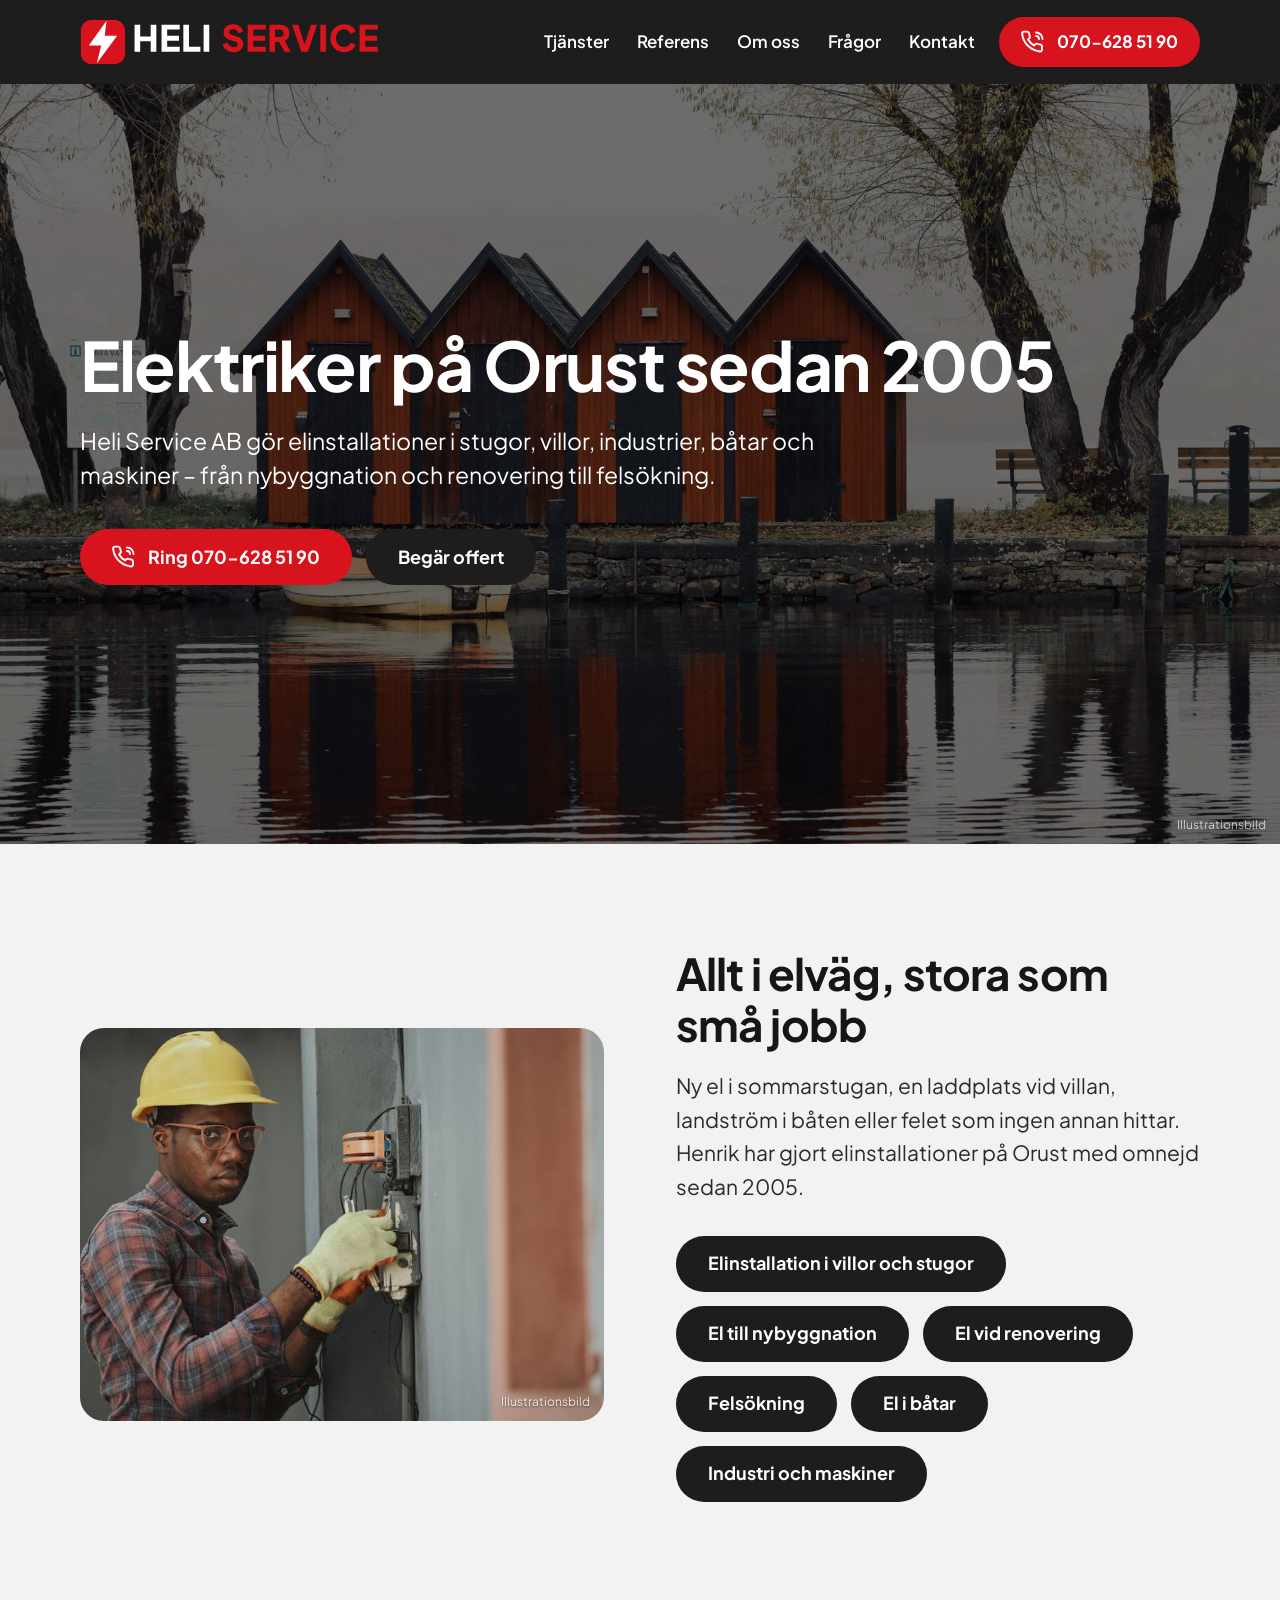
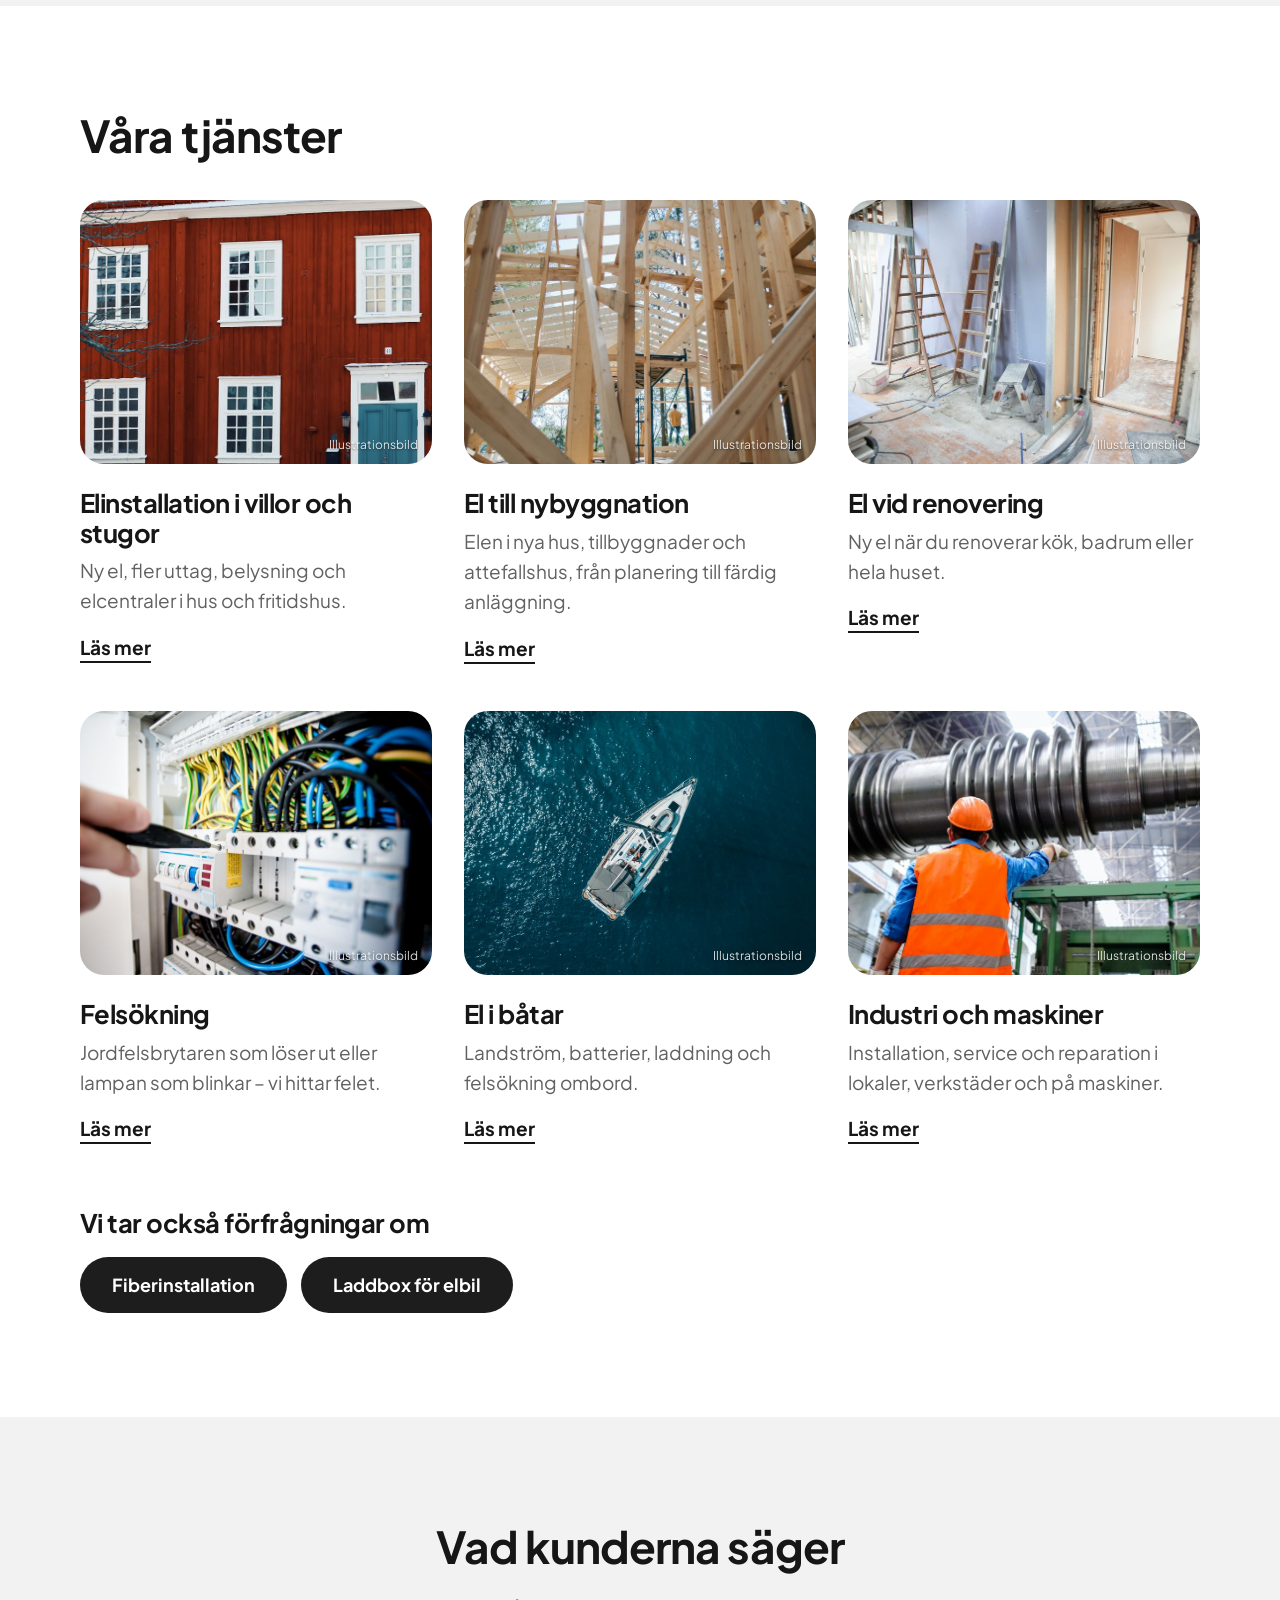
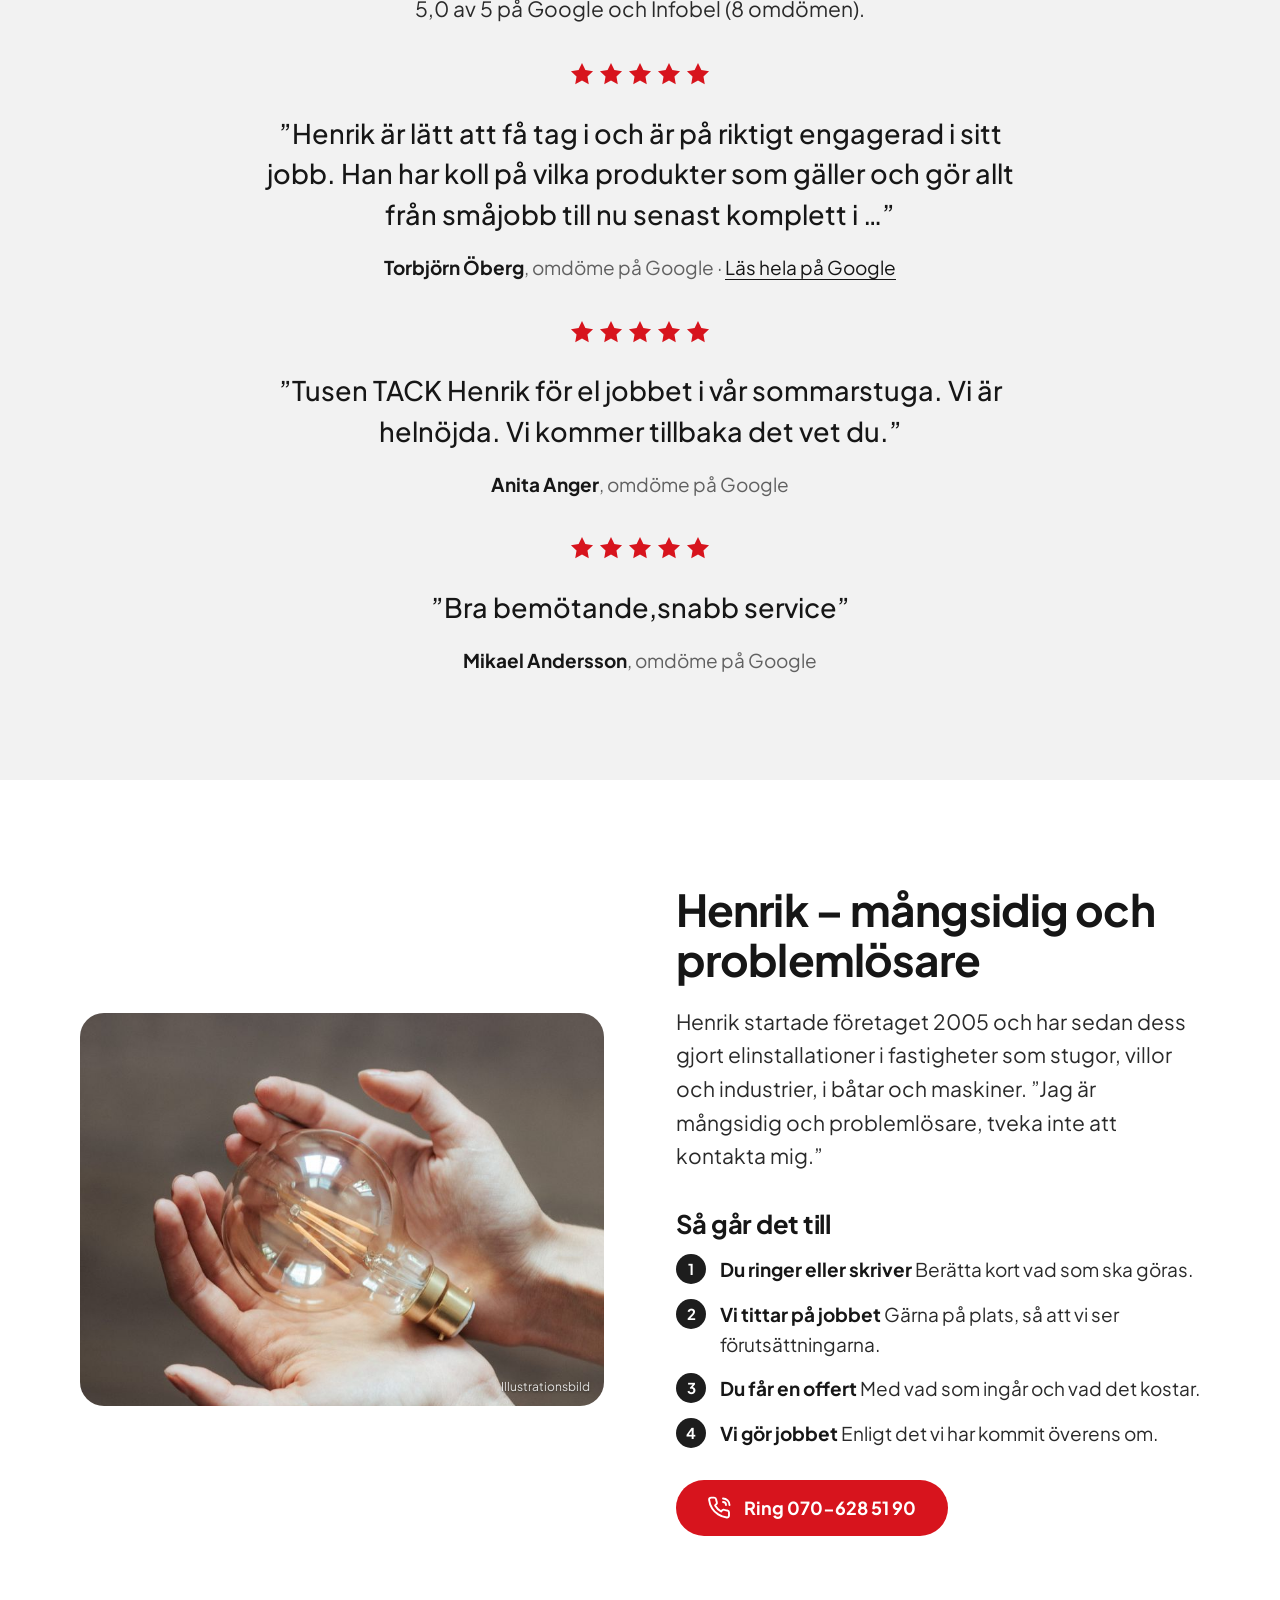
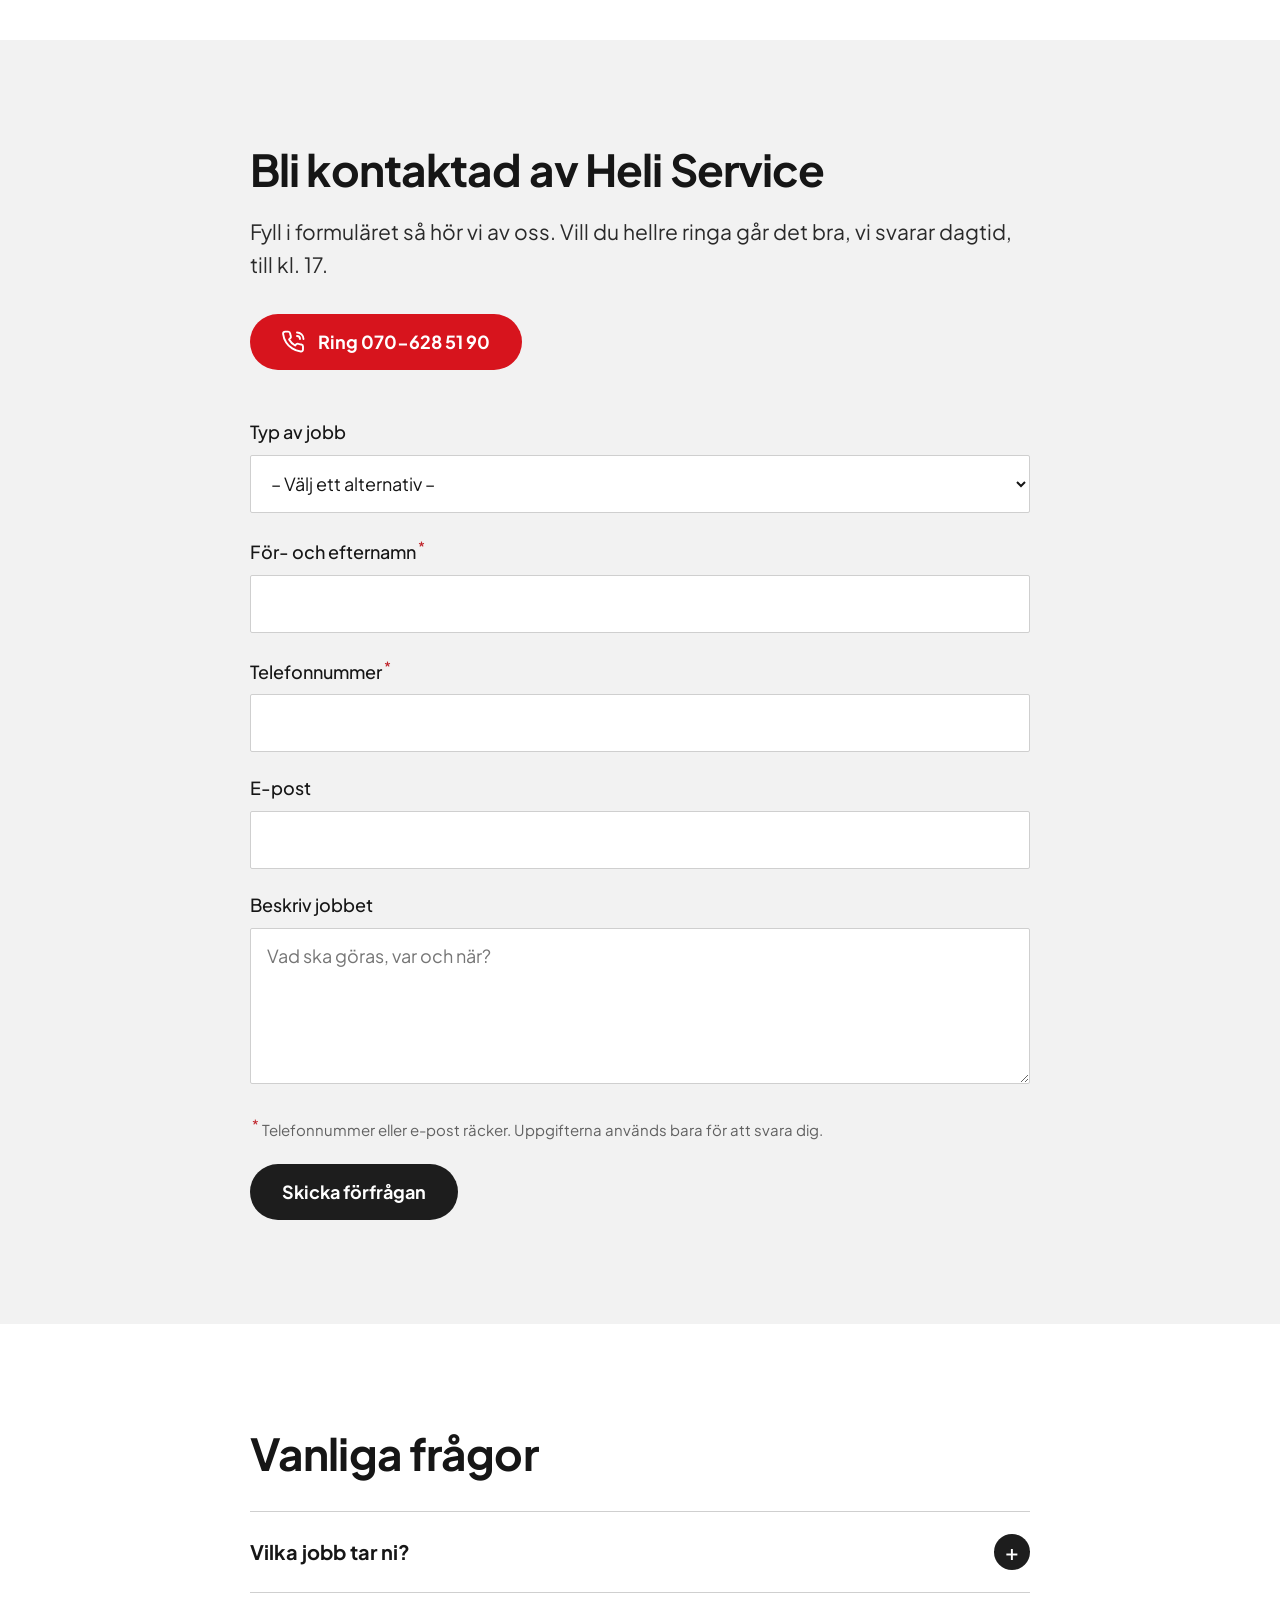
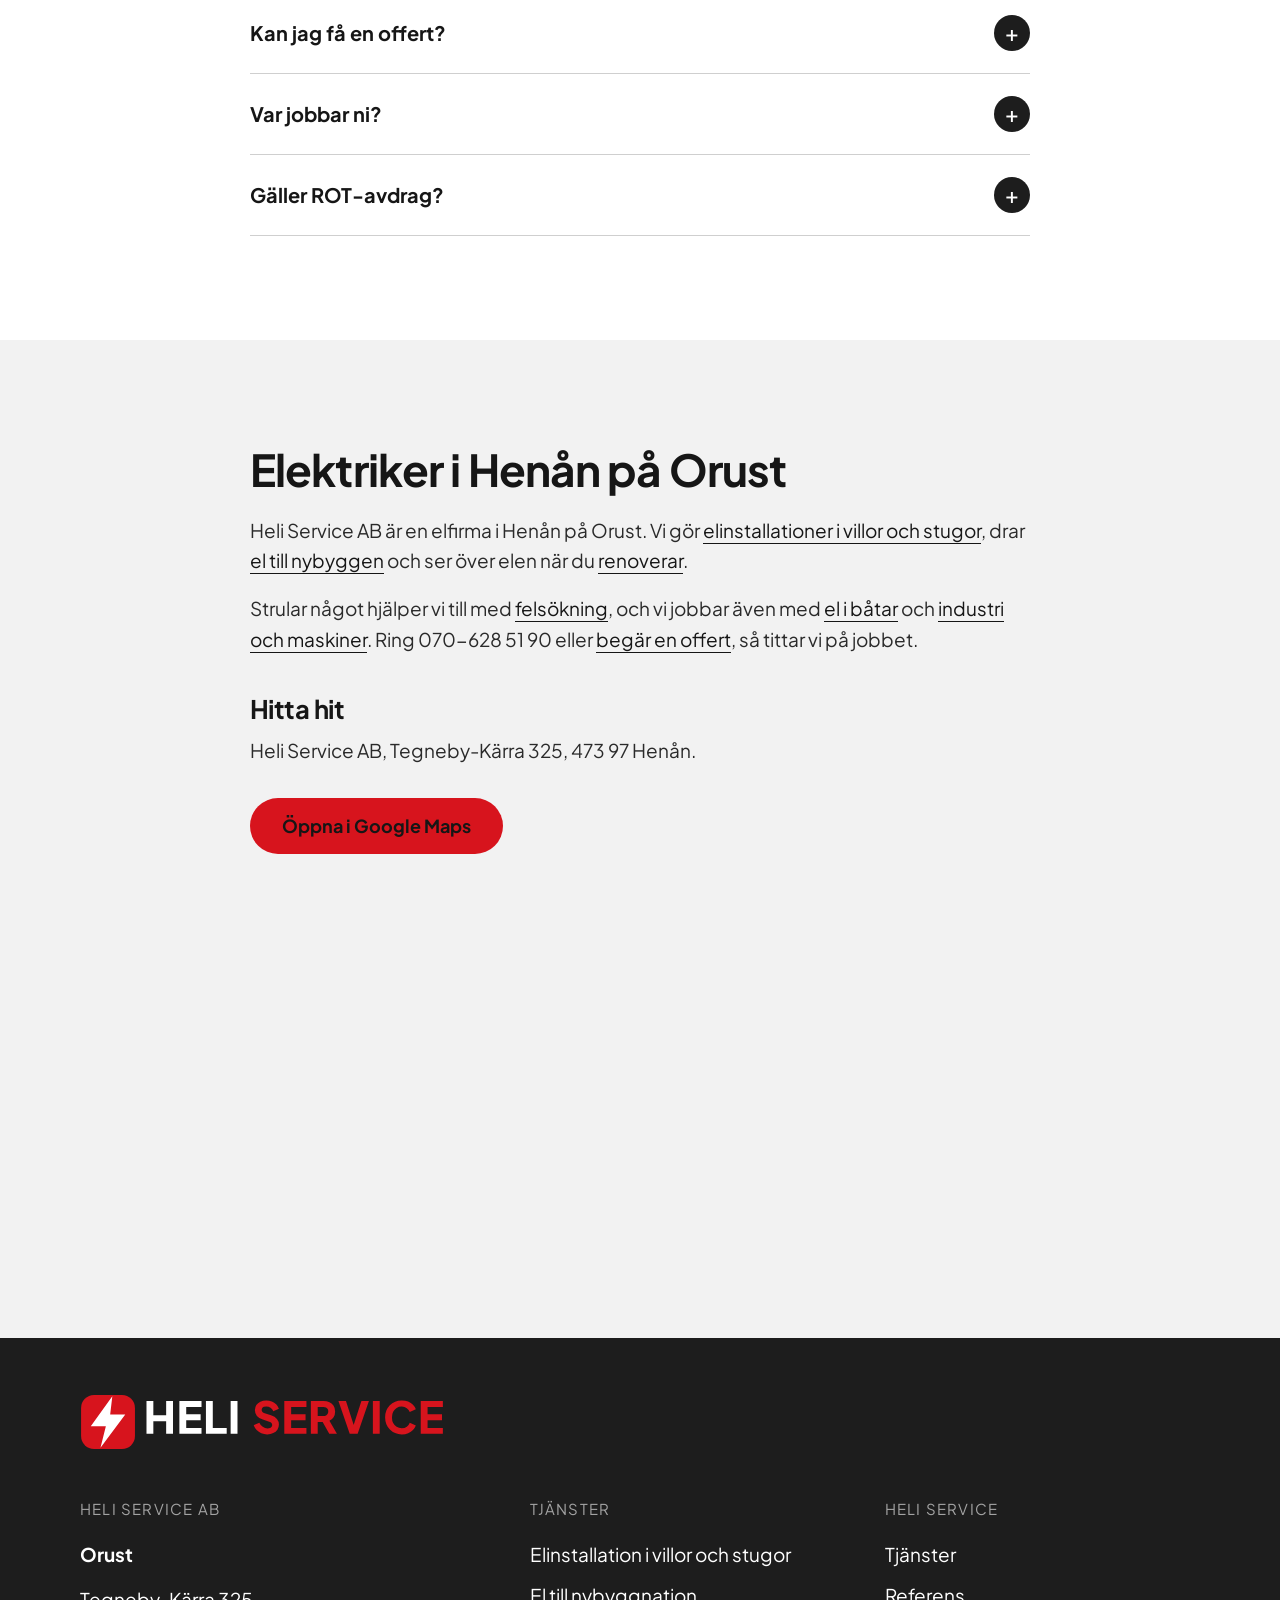
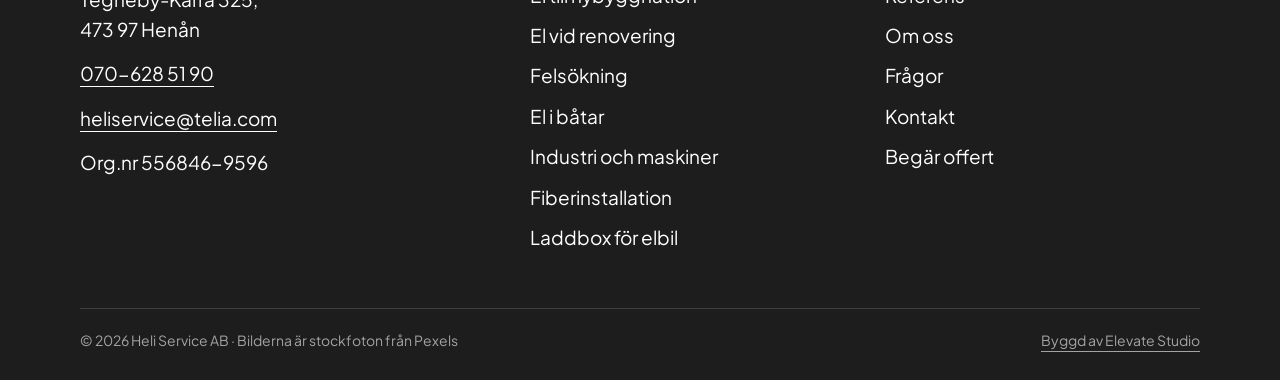
==== docs/index.html @ 80a72a4d "Bygg om sidan med S-Byggs design och struktur Samma mall som S-Bygg: generator i scripts/build.py, s" ====
<!doctype html>
<html lang="sv">
<head>
<meta charset="utf-8">
<meta name="viewport" content="width=device-width,initial-scale=1,viewport-fit=cover">
<title>Elektriker på Orust – elinstallation, felsökning, båtel | Heli Service AB</title>
<meta name="description" content="Heli Service AB i Henån gör elinstallationer i stugor, villor, industrier, båtar och maskiner på Orust. Ring Henrik på 070-628 51 90 eller begär offert.">
<link rel="canonical" href="https://elevatestudio018.github.io/heliservice/">
<meta property="og:type" content="website">
<meta property="og:locale" content="sv_SE">
<meta property="og:site_name" content="Heli Service AB">
<meta property="og:title" content="Elektriker på Orust – elinstallation, felsökning, båtel | Heli Service AB">
<meta property="og:description" content="Heli Service AB i Henån gör elinstallationer i stugor, villor, industrier, båtar och maskiner på Orust. Ring Henrik på 070-628 51 90 eller begär offert.">
<meta property="og:image" content="https://elevatestudio018.github.io/heliservice/img/hero-orust.jpg">
<meta name="theme-color" content="#1d1d1d">
<link rel="preconnect" href="https://fonts.googleapis.com"><link rel="preconnect" href="https://fonts.gstatic.com" crossorigin>
<link rel="stylesheet" href="https://fonts.googleapis.com/css2?family=Plus+Jakarta+Sans:wght@400;500;600;700;800&display=swap">
<link rel="stylesheet" href="assets/site.css">
<link rel="icon" href="img/favicon.svg" type="image/svg+xml">
<script type="application/ld+json">{"@context": "https://schema.org", "@type": "Electrician", "name": "Heli Service AB", "url": "https://elevatestudio018.github.io/heliservice/", "telephone": "+46706285190", "image": "https://elevatestudio018.github.io/heliservice/img/hero-orust.jpg", "address": {"@type": "PostalAddress", "streetAddress": "Tegneby-Kärra 325", "postalCode": "47397", "addressLocality": "Henån", "addressCountry": "SE"}, "areaServed": {"@type": "Place", "name": "Orust"}, "foundingDate": "2005", "aggregateRating": {"@type": "AggregateRating", "ratingValue": "5", "reviewCount": 8}, "email": "heliservice@telia.com"}</script>
</head>
<body>
<a class="skip" href="#main">Hoppa till innehållet</a>
<header class="head">
  <div class="wrap bar">
    <a class="logo" href="#top" aria-label="Heli Service AB, till startsidan"><img class="logo-img" src="img/heli-service-logo.svg" alt="Heli Service" width="683" height="104"></a>
    <nav class="nav" aria-label="Huvudmeny"><a href="#tjanster">Tjänster</a><a href="#referens">Referens</a><a href="#om-oss">Om oss</a><a href="#fragor">Frågor</a><a href="#kontakt">Kontakt</a></nav>
    <a class="pill pill-red head-call" href="tel:+46706285190"><svg class="pi" viewBox="0 0 24 24" fill="none" stroke="currentColor" stroke-width="1.9" stroke-linecap="round" stroke-linejoin="round" aria-hidden="true"><path d="M21 16.5v3a2 2 0 0 1-2.2 2 19.8 19.8 0 0 1-8.6-3.1 19.5 19.5 0 0 1-6-6A19.8 19.8 0 0 1 1.1 3.8 2 2 0 0 1 3.1 1.6h3a2 2 0 0 1 2 1.7c.1 1 .4 1.9.7 2.8a2 2 0 0 1-.5 2.1L7.1 9.5a16 16 0 0 0 6 6l1.3-1.3a2 2 0 0 1 2.1-.4c.9.3 1.8.6 2.8.7a2 2 0 0 1 1.7 2z"/><path d="M15 2.5a6.5 6.5 0 0 1 6.5 6.5M15 6a3 3 0 0 1 3 3"/></svg><span>070-628 51 90</span></a>
    <a class="round round-red head-round" href="tel:+46706285190" aria-label="Ring 070-628 51 90"><svg class="pi" viewBox="0 0 24 24" fill="none" stroke="currentColor" stroke-width="1.9" stroke-linecap="round" stroke-linejoin="round" aria-hidden="true"><path d="M21 16.5v3a2 2 0 0 1-2.2 2 19.8 19.8 0 0 1-8.6-3.1 19.5 19.5 0 0 1-6-6A19.8 19.8 0 0 1 1.1 3.8 2 2 0 0 1 3.1 1.6h3a2 2 0 0 1 2 1.7c.1 1 .4 1.9.7 2.8a2 2 0 0 1-.5 2.1L7.1 9.5a16 16 0 0 0 6 6l1.3-1.3a2 2 0 0 1 2.1-.4c.9.3 1.8.6 2.8.7a2 2 0 0 1 1.7 2z"/><path d="M15 2.5a6.5 6.5 0 0 1 6.5 6.5M15 6a3 3 0 0 1 3 3"/></svg></a>
    <button class="burger" id="menuBtn" type="button" aria-expanded="false" aria-controls="menu" aria-label="Meny"><span></span><span></span></button>
  </div>
  <nav class="menu" id="menu" aria-label="Meny" hidden>
    <div class="wrap">
      <ul class="menu-main"><li><a href="#tjanster">Tjänster</a></li><li><a href="#referens">Referens</a></li><li><a href="#om-oss">Om oss</a></li><li><a href="#fragor">Frågor</a></li><li><a href="#kontakt">Kontakt</a></li></ul>
      <p class="menu-h">Tjänster</p><ul class="menu-svc"><li><a href="tjanst-elinstallation.html">Elinstallation i villor och stugor</a></li><li><a href="tjanst-nybyggnation.html">El till nybyggnation</a></li><li><a href="tjanst-renovering.html">El vid renovering</a></li><li><a href="tjanst-felsokning.html">Felsökning</a></li><li><a href="tjanst-batar.html">El i båtar</a></li><li><a href="tjanst-industri.html">Industri och maskiner</a></li><li><a href="tjanst-fiber.html">Fiberinstallation</a></li><li><a href="tjanst-laddbox.html">Laddbox för elbil</a></li></ul>
      <a class="pill pill-red " href="tel:+46706285190"><svg class="pi" viewBox="0 0 24 24" fill="none" stroke="currentColor" stroke-width="1.9" stroke-linecap="round" stroke-linejoin="round" aria-hidden="true"><path d="M21 16.5v3a2 2 0 0 1-2.2 2 19.8 19.8 0 0 1-8.6-3.1 19.5 19.5 0 0 1-6-6A19.8 19.8 0 0 1 1.1 3.8 2 2 0 0 1 3.1 1.6h3a2 2 0 0 1 2 1.7c.1 1 .4 1.9.7 2.8a2 2 0 0 1-.5 2.1L7.1 9.5a16 16 0 0 0 6 6l1.3-1.3a2 2 0 0 1 2.1-.4c.9.3 1.8.6 2.8.7a2 2 0 0 1 1.7 2z"/><path d="M15 2.5a6.5 6.5 0 0 1 6.5 6.5M15 6a3 3 0 0 1 3 3"/></svg><span>Ring 070-628 51 90</span></a>
    </div>
  </nav>
</header>
<main id="main">
<section class="hero" id="top" aria-labelledby="hero-h">
  <div class="hero-ph"><img src="img/hero-orust.jpg" srcset="img/hero-orust-s.jpg 800w, img/hero-orust.jpg 1800w" sizes="100vw" alt="Röda bodar vid vattnet" fetchpriority="high" decoding="async" style="object-position:50% 55%"></div>
  <div class="wrap hero-in">
    <h1 id="hero-h">Elektriker på Orust sedan 2005</h1>
    <p>Heli Service AB gör elinstallationer i stugor, villor, industrier, båtar och maskiner – från nybyggnation och renovering till felsökning.</p>
    <div class="btns"><a class="pill pill-red " href="tel:+46706285190"><svg class="pi" viewBox="0 0 24 24" fill="none" stroke="currentColor" stroke-width="1.9" stroke-linecap="round" stroke-linejoin="round" aria-hidden="true"><path d="M21 16.5v3a2 2 0 0 1-2.2 2 19.8 19.8 0 0 1-8.6-3.1 19.5 19.5 0 0 1-6-6A19.8 19.8 0 0 1 1.1 3.8 2 2 0 0 1 3.1 1.6h3a2 2 0 0 1 2 1.7c.1 1 .4 1.9.7 2.8a2 2 0 0 1-.5 2.1L7.1 9.5a16 16 0 0 0 6 6l1.3-1.3a2 2 0 0 1 2.1-.4c.9.3 1.8.6 2.8.7a2 2 0 0 1 1.7 2z"/><path d="M15 2.5a6.5 6.5 0 0 1 6.5 6.5M15 6a3 3 0 0 1 3 3"/></svg><span>Ring 070-628 51 90</span></a><a class="pill pill-dark" href="#offert">Begär offert</a></div>
  </div>
  <span class="hero-note">Illustrationsbild</span>
</section>

<section class="sec tint" aria-labelledby="intro-h">
  <div class="wrap split">
    <figure class="ph"><img src="img/elektriker.jpg" srcset="img/elektriker-s.jpg 800w, img/elektriker.jpg 1800w" sizes="(min-width: 960px) 50vw, 100vw" alt="Elektriker i hjälm arbetar i ett elskåp" loading="lazy" decoding="async" style="object-position:50% 35%"><figcaption>Illustrationsbild</figcaption></figure>
    <div>
      <h2 id="intro-h">Allt i elväg, stora som små jobb</h2>
      <p class="lead">Ny el i sommarstugan, en laddplats vid villan, landström i båten eller felet som ingen annan hittar. Henrik har gjort elinstallationer på Orust med omnejd sedan 2005.</p>
      <div class="btns"><a class="pill pill-dark" href="tjanst-elinstallation.html">Elinstallation i villor och stugor</a> <a class="pill pill-dark" href="tjanst-nybyggnation.html">El till nybyggnation</a> <a class="pill pill-dark" href="tjanst-renovering.html">El vid renovering</a> <a class="pill pill-dark" href="tjanst-felsokning.html">Felsökning</a> <a class="pill pill-dark" href="tjanst-batar.html">El i båtar</a> <a class="pill pill-dark" href="tjanst-industri.html">Industri och maskiner</a></div>
    </div>
  </div>
</section>

<section class="sec" id="tjanster" aria-labelledby="tj-h">
  <div class="wrap">
    <h2 id="tj-h">Våra tjänster</h2>
    <ul class="cards"><li class="card"><a href="tjanst-elinstallation.html"><figure class="ph"><img src="img/villa.jpg" srcset="img/villa-s.jpg 800w, img/villa.jpg 1800w" sizes="(min-width: 960px) 33vw, 100vw" alt="Rött trähus med vita fönster" loading="lazy" decoding="async" style="object-position:50% 40%"><figcaption>Illustrationsbild</figcaption></figure><h3>Elinstallation i villor och stugor</h3><p>Ny el, fler uttag, belysning och elcentraler i hus och fritidshus.</p><span class="more">Läs mer</span></a></li><li class="card"><a href="tjanst-nybyggnation.html"><figure class="ph"><img src="img/nybygge.jpg" srcset="img/nybygge-s.jpg 800w, img/nybygge.jpg 1800w" sizes="(min-width: 960px) 33vw, 100vw" alt="Regelstomme av trä under uppförande" loading="lazy" decoding="async" style="object-position:50% 50%"><figcaption>Illustrationsbild</figcaption></figure><h3>El till nybyggnation</h3><p>Elen i nya hus, tillbyggnader och attefallshus, från planering till färdig anläggning.</p><span class="more">Läs mer</span></a></li><li class="card"><a href="tjanst-renovering.html"><figure class="ph"><img src="img/renovering.jpg" srcset="img/renovering-s.jpg 800w, img/renovering.jpg 1800w" sizes="(min-width: 960px) 33vw, 100vw" alt="Rum under renovering med stegar och verktyg" loading="lazy" decoding="async" style="object-position:50% 50%"><figcaption>Illustrationsbild</figcaption></figure><h3>El vid renovering</h3><p>Ny el när du renoverar kök, badrum eller hela huset.</p><span class="more">Läs mer</span></a></li><li class="card"><a href="tjanst-felsokning.html"><figure class="ph"><img src="img/elcentral.jpg" srcset="img/elcentral-s.jpg 800w, img/elcentral.jpg 1800w" sizes="(min-width: 960px) 33vw, 100vw" alt="Hand som pekar på säkringar i en elcentral" loading="lazy" decoding="async" style="object-position:50% 50%"><figcaption>Illustrationsbild</figcaption></figure><h3>Felsökning</h3><p>Jordfelsbrytaren som löser ut eller lampan som blinkar – vi hittar felet.</p><span class="more">Läs mer</span></a></li><li class="card"><a href="tjanst-batar.html"><figure class="ph"><img src="img/batar.jpg" srcset="img/batar-s.jpg 800w, img/batar.jpg 1800w" sizes="(min-width: 960px) 33vw, 100vw" alt="Segelbåt på blått vatten sedd ovanifrån" loading="lazy" decoding="async" style="object-position:50% 50%"><figcaption>Illustrationsbild</figcaption></figure><h3>El i båtar</h3><p>Landström, batterier, laddning och felsökning ombord.</p><span class="more">Läs mer</span></a></li><li class="card"><a href="tjanst-industri.html"><figure class="ph"><img src="img/industri.jpg" srcset="img/industri-s.jpg 800w, img/industri.jpg 1800w" sizes="(min-width: 960px) 33vw, 100vw" alt="Montör i skyddsväst vid en stor maskin i en industrihall" loading="lazy" decoding="async" style="object-position:50% 40%"><figcaption>Illustrationsbild</figcaption></figure><h3>Industri och maskiner</h3><p>Installation, service och reparation i lokaler, verkstäder och på maskiner.</p><span class="more">Läs mer</span></a></li></ul>
    <h3 class="also-h">Vi tar också förfrågningar om</h3>
    <div class="btns"><a class="pill pill-dark" href="tjanst-fiber.html">Fiberinstallation</a><a class="pill pill-dark" href="tjanst-laddbox.html">Laddbox för elbil</a></div>
  </div>
</section>

<section class="sec tint" id="referens" aria-labelledby="ref-h">
  <div class="wrap narrow center">
    <h2 id="ref-h">Vad kunderna säger</h2>
    <p class="lead">5,0 av 5 på Google och Infobel (8 omdömen).</p>
    <figure class="review center"><span class="stars" role="img" aria-label="5 av 5 stjärnor"><svg viewBox="0 0 20 20" aria-hidden="true"><path d="m10 1.6 2.6 5.4 5.9.8-4.3 4.1 1 5.9L10 15l-5.2 2.8 1-5.9L1.5 7.8l5.9-.8z"/></svg><svg viewBox="0 0 20 20" aria-hidden="true"><path d="m10 1.6 2.6 5.4 5.9.8-4.3 4.1 1 5.9L10 15l-5.2 2.8 1-5.9L1.5 7.8l5.9-.8z"/></svg><svg viewBox="0 0 20 20" aria-hidden="true"><path d="m10 1.6 2.6 5.4 5.9.8-4.3 4.1 1 5.9L10 15l-5.2 2.8 1-5.9L1.5 7.8l5.9-.8z"/></svg><svg viewBox="0 0 20 20" aria-hidden="true"><path d="m10 1.6 2.6 5.4 5.9.8-4.3 4.1 1 5.9L10 15l-5.2 2.8 1-5.9L1.5 7.8l5.9-.8z"/></svg><svg viewBox="0 0 20 20" aria-hidden="true"><path d="m10 1.6 2.6 5.4 5.9.8-4.3 4.1 1 5.9L10 15l-5.2 2.8 1-5.9L1.5 7.8l5.9-.8z"/></svg></span><blockquote><p>”Henrik är lätt att få tag i och är på riktigt engagerad i sitt jobb. Han har koll på vilka produkter som gäller och gör allt från småjobb till nu senast komplett i …”</p></blockquote><figcaption><b>Torbjörn Öberg</b>, omdöme på Google · <a href="https://www.google.com/maps/search/?api=1&query=Heli+Service+AB%2C+Tegneby-K%C3%A4rra+325%2C+473+97+Hen%C3%A5n" target="_blank" rel="noopener">Läs hela på Google</a></figcaption></figure><figure class="review center"><span class="stars" role="img" aria-label="5 av 5 stjärnor"><svg viewBox="0 0 20 20" aria-hidden="true"><path d="m10 1.6 2.6 5.4 5.9.8-4.3 4.1 1 5.9L10 15l-5.2 2.8 1-5.9L1.5 7.8l5.9-.8z"/></svg><svg viewBox="0 0 20 20" aria-hidden="true"><path d="m10 1.6 2.6 5.4 5.9.8-4.3 4.1 1 5.9L10 15l-5.2 2.8 1-5.9L1.5 7.8l5.9-.8z"/></svg><svg viewBox="0 0 20 20" aria-hidden="true"><path d="m10 1.6 2.6 5.4 5.9.8-4.3 4.1 1 5.9L10 15l-5.2 2.8 1-5.9L1.5 7.8l5.9-.8z"/></svg><svg viewBox="0 0 20 20" aria-hidden="true"><path d="m10 1.6 2.6 5.4 5.9.8-4.3 4.1 1 5.9L10 15l-5.2 2.8 1-5.9L1.5 7.8l5.9-.8z"/></svg><svg viewBox="0 0 20 20" aria-hidden="true"><path d="m10 1.6 2.6 5.4 5.9.8-4.3 4.1 1 5.9L10 15l-5.2 2.8 1-5.9L1.5 7.8l5.9-.8z"/></svg></span><blockquote><p>”Tusen TACK Henrik för el jobbet i vår sommarstuga. Vi är helnöjda. Vi kommer tillbaka det vet du.”</p></blockquote><figcaption><b>Anita Anger</b>, omdöme på Google</figcaption></figure><figure class="review center"><span class="stars" role="img" aria-label="5 av 5 stjärnor"><svg viewBox="0 0 20 20" aria-hidden="true"><path d="m10 1.6 2.6 5.4 5.9.8-4.3 4.1 1 5.9L10 15l-5.2 2.8 1-5.9L1.5 7.8l5.9-.8z"/></svg><svg viewBox="0 0 20 20" aria-hidden="true"><path d="m10 1.6 2.6 5.4 5.9.8-4.3 4.1 1 5.9L10 15l-5.2 2.8 1-5.9L1.5 7.8l5.9-.8z"/></svg><svg viewBox="0 0 20 20" aria-hidden="true"><path d="m10 1.6 2.6 5.4 5.9.8-4.3 4.1 1 5.9L10 15l-5.2 2.8 1-5.9L1.5 7.8l5.9-.8z"/></svg><svg viewBox="0 0 20 20" aria-hidden="true"><path d="m10 1.6 2.6 5.4 5.9.8-4.3 4.1 1 5.9L10 15l-5.2 2.8 1-5.9L1.5 7.8l5.9-.8z"/></svg><svg viewBox="0 0 20 20" aria-hidden="true"><path d="m10 1.6 2.6 5.4 5.9.8-4.3 4.1 1 5.9L10 15l-5.2 2.8 1-5.9L1.5 7.8l5.9-.8z"/></svg></span><blockquote><p>”Bra bemötande,snabb service”</p></blockquote><figcaption><b>Mikael Andersson</b>, omdöme på Google</figcaption></figure>
  </div>
</section>

<section class="sec" id="om-oss" aria-labelledby="om-h">
  <div class="wrap split">
    <figure class="ph"><img src="img/glodlampa.jpg" srcset="img/glodlampa-s.jpg 800w, img/glodlampa.jpg 1800w" sizes="(min-width: 960px) 50vw, 100vw" alt="Händer som håller en glödlampa" loading="lazy" decoding="async" style="object-position:50% 45%"><figcaption>Illustrationsbild</figcaption></figure>
    <div>
      <h2 id="om-h">Henrik – mångsidig och problemlösare</h2>
      <p class="lead">Henrik startade företaget 2005 och har sedan dess gjort elinstallationer i fastigheter som stugor, villor och industrier, i båtar och maskiner. ”Jag är mångsidig och problemlösare, tveka inte att kontakta mig.”</p>
      <h3>Så går det till</h3>
      <ol class="steps"><li><b>Du ringer eller skriver</b> Berätta kort vad som ska göras.</li><li><b>Vi tittar på jobbet</b> Gärna på plats, så att vi ser förutsättningarna.</li><li><b>Du får en offert</b> Med vad som ingår och vad det kostar.</li><li><b>Vi gör jobbet</b> Enligt det vi har kommit överens om.</li></ol>
      <div class="btns"><a class="pill pill-red " href="tel:+46706285190"><svg class="pi" viewBox="0 0 24 24" fill="none" stroke="currentColor" stroke-width="1.9" stroke-linecap="round" stroke-linejoin="round" aria-hidden="true"><path d="M21 16.5v3a2 2 0 0 1-2.2 2 19.8 19.8 0 0 1-8.6-3.1 19.5 19.5 0 0 1-6-6A19.8 19.8 0 0 1 1.1 3.8 2 2 0 0 1 3.1 1.6h3a2 2 0 0 1 2 1.7c.1 1 .4 1.9.7 2.8a2 2 0 0 1-.5 2.1L7.1 9.5a16 16 0 0 0 6 6l1.3-1.3a2 2 0 0 1 2.1-.4c.9.3 1.8.6 2.8.7a2 2 0 0 1 1.7 2z"/><path d="M15 2.5a6.5 6.5 0 0 1 6.5 6.5M15 6a3 3 0 0 1 3 3"/></svg><span>Ring 070-628 51 90</span></a></div>
    </div>
  </div>
</section>

<section class="sec tint" id="kontakt" aria-labelledby="kt-h">
  <div class="wrap narrow">
    <h2 id="kt-h">Bli kontaktad av Heli Service</h2>
    <p class="lead">Fyll i formuläret så hör vi av oss. Vill du hellre ringa går det bra, vi svarar dagtid, till kl. 17.</p>
    <div class="btns"><a class="pill pill-red " href="tel:+46706285190"><svg class="pi" viewBox="0 0 24 24" fill="none" stroke="currentColor" stroke-width="1.9" stroke-linecap="round" stroke-linejoin="round" aria-hidden="true"><path d="M21 16.5v3a2 2 0 0 1-2.2 2 19.8 19.8 0 0 1-8.6-3.1 19.5 19.5 0 0 1-6-6A19.8 19.8 0 0 1 1.1 3.8 2 2 0 0 1 3.1 1.6h3a2 2 0 0 1 2 1.7c.1 1 .4 1.9.7 2.8a2 2 0 0 1-.5 2.1L7.1 9.5a16 16 0 0 0 6 6l1.3-1.3a2 2 0 0 1 2.1-.4c.9.3 1.8.6 2.8.7a2 2 0 0 1 1.7 2z"/><path d="M15 2.5a6.5 6.5 0 0 1 6.5 6.5M15 6a3 3 0 0 1 3 3"/></svg><span>Ring 070-628 51 90</span></a></div>
    <div id="offert"><form class="form" id="qform" novalidate data-endpoint="https://formsubmit.co/ajax/elevate.studio018@gmail.com">
  <p class="field"><label for="f-typ">Typ av jobb</label><select id="f-typ" name="Typ av jobb"><option value="">– Välj ett alternativ –</option><option>Elinstallation i villor och stugor</option><option>El till nybyggnation</option><option>El vid renovering</option><option>Felsökning</option><option>El i båtar</option><option>Industri och maskiner</option><option>Fiberinstallation</option><option>Laddbox för elbil</option><option>Annat</option></select></p>
  <p class="field"><label for="f-namn">För- och efternamn<span class="req" aria-hidden="true">*</span></label><input id="f-namn" name="Namn" autocomplete="name" required><span class="err" id="e-namn" hidden>Skriv ditt namn.</span></p>
  <p class="field"><label for="f-tel">Telefonnummer<span class="req" aria-hidden="true">*</span></label><input id="f-tel" name="Telefon" type="tel" autocomplete="tel"><span class="err" id="e-tel" hidden>Skriv telefonnummer eller e-post.</span></p>
  <p class="field"><label for="f-epost">E-post</label><input id="f-epost" name="E-post" type="email" autocomplete="email"><span class="err" id="e-epost" hidden>Kontrollera e-postadressen.</span></p>
  <p class="field"><label for="f-besk">Beskriv jobbet</label><textarea id="f-besk" name="Beskrivning" rows="5" placeholder="Vad ska göras, var och när?"></textarea></p>
  <p class="hp" aria-hidden="true"><label for="f-web">Lämna tomt</label><input id="f-web" name="_honey" tabindex="-1" autocomplete="off"></p>
  <p class="small"><span class="req" aria-hidden="true">*</span> Telefonnummer eller e-post räcker. Uppgifterna används bara för att svara dig.</p>
  <p><button class="pill pill-dark" type="submit">Skicka förfrågan</button></p>
  <p class="send-err" id="send-err" role="alert" hidden>Det gick inte att skicka just nu. Försök igen, eller ring <a href="tel:+46706285190">070-628 51 90</a>.</p>
</form>
<div class="done" id="qdone" tabindex="-1" hidden>
  <p class="done-h">Tack! Vi har fått din förfrågan.</p>
  <p>Vi hör av oss så snart vi kan. Brådskar det, ring <a href="tel:+46706285190">070-628 51 90</a>.</p>
  <p><button class="link" type="button" id="qagain">Skicka en ny förfrågan</button></p>
</div></div>
  </div>
</section>

<section class="sec" id="fragor" aria-labelledby="fq-h">
  <div class="wrap narrow">
    <h2 id="fq-h">Vanliga frågor</h2>
    <div class="faq"><details><summary>Vilka jobb tar ni?</summary><p>Elinstallationer i stugor, villor, industrier, båtar och maskiner – allt från nybyggnation och renovering till felsökning. Inget jobb är för litet.</p></details><details><summary>Kan jag få en offert?</summary><p>Ja. Fyll i <a href="#offert">formuläret</a> eller ring Henrik på <a href="tel:+46706285190">070-628 51 90</a>. Ofta behöver vi se jobbet innan vi kan ge ett pris som håller.</p></details><details><summary>Var jobbar ni?</summary><p>Vi utgår från Henån på Orust. Ligger jobbet utanför ön, säg var, så svarar vi om vi kan ta det.</p></details><details><summary>Gäller ROT-avdrag?</summary><p>ROT-avdraget gäller arbetskostnaden för många elarbeten i bostäder och fritidshus. Vi går igenom vad som gäller för ditt jobb i offerten.</p></details></div>
  </div>
</section>

<section class="sec tint seo" aria-labelledby="seo-h">
  <div class="wrap narrow">
    <h2 id="seo-h">Elektriker i Henån på Orust</h2>
    <p>Heli Service AB är en elfirma i Henån på Orust. Vi gör <a href="tjanst-elinstallation.html">elinstallationer i villor och stugor</a>, drar <a href="tjanst-nybyggnation.html">el till nybyggen</a> och ser över elen när du <a href="tjanst-renovering.html">renoverar</a>.</p>
    <p>Strular något hjälper vi till med <a href="tjanst-felsokning.html">felsökning</a>, och vi jobbar även med <a href="tjanst-batar.html">el i båtar</a> och <a href="tjanst-industri.html">industri och maskiner</a>. Ring 070-628 51 90 eller <a href="#offert">begär en offert</a>, så tittar vi på jobbet.</p>
    <h3>Hitta hit</h3>
    <p>Heli Service AB, Tegneby-Kärra 325, 473 97 Henån.</p>
    <div class="btns"><a class="pill pill-red" href="https://www.google.com/maps/search/?api=1&query=Heli+Service+AB%2C+Tegneby-K%C3%A4rra+325%2C+473+97+Hen%C3%A5n" target="_blank" rel="noopener">Öppna i Google Maps</a></div>
  </div>
</section>

<section class="map" aria-label="Karta">
  <iframe src="https://www.google.com/maps?q=Tegneby-K%C3%A4rra+325%2C+473+97+Hen%C3%A5n&z=12&hl=sv&output=embed" title="Karta: Tegneby-Kärra 325, 473 97 Henån" loading="lazy" referrerpolicy="no-referrer-when-downgrade"></iframe>
</section>
</main>
<footer class="foot">
  <div class="wrap">
    <a class="logo" href="#top" aria-label="Heli Service AB, till startsidan"><img class="logo-img" src="img/heli-service-logo.svg" alt="Heli Service" width="683" height="104"></a>
    <div class="foot-grid">
      <div>
        <p class="foot-h">Heli Service AB</p>
        <p><b>Orust</b></p>
        <p>Tegneby-Kärra 325,<br>473 97 Henån</p>
        <p><a href="tel:+46706285190">070-628 51 90</a></p><p><a href="mailto:heliservice@telia.com">heliservice@telia.com</a></p><p>Org.nr 556846-9596</p>
      </div>
      <div><p class="foot-h">Tjänster</p><ul><li><a href="tjanst-elinstallation.html">Elinstallation i villor och stugor</a></li><li><a href="tjanst-nybyggnation.html">El till nybyggnation</a></li><li><a href="tjanst-renovering.html">El vid renovering</a></li><li><a href="tjanst-felsokning.html">Felsökning</a></li><li><a href="tjanst-batar.html">El i båtar</a></li><li><a href="tjanst-industri.html">Industri och maskiner</a></li><li><a href="tjanst-fiber.html">Fiberinstallation</a></li><li><a href="tjanst-laddbox.html">Laddbox för elbil</a></li></ul></div>
      <div><p class="foot-h">Heli Service</p><ul><li><a href="#tjanster">Tjänster</a></li><li><a href="#referens">Referens</a></li><li><a href="#om-oss">Om oss</a></li><li><a href="#fragor">Frågor</a></li><li><a href="#kontakt">Kontakt</a></li><li><a href="#offert">Begär offert</a></li></ul></div>
    </div>
    <div class="foot-end">
      <span>© <span data-year>2026</span> Heli Service AB · Bilderna är stockfoton från Pexels</span>
      <a href="https://elevatestudio.nu" target="_blank" rel="noopener">Byggd av Elevate Studio</a>
    </div>
  </div>
</footer>
<script src="assets/site.js" defer></script>
</body>
</html>
---- docs/assets/site.css ----
/* Heli Service AB (same design as the S-Bygg site). The logo colours carry the whole site: charcoal (header, footer, secondary buttons), the logo's
   red (every "Ring" button) and white. Plus Jakarta Sans, large readable text, rounded photos,
   pill buttons, plain stacked sections that alternate white and a pale grey. */

:root {
  --dark: #1d1d1d;
  --dark-2: #111111;
  --ink: #161616;
  --text: #2a2a2a;
  --muted: #616161;
  --red: #d7141d;
  --red-2: #b40f17;
  --tint: #f2f2f2;
  --line: #cfcfcf;
  --white: #ffffff;
  --error: #c0262d;
  --wrap: 1200px;
  --head-h: 84px;
  --font: "Plus Jakarta Sans", "Helvetica Neue", Arial, sans-serif;
}

*, *::before, *::after { box-sizing: border-box; }
html { scroll-behavior: smooth; scroll-padding-top: calc(var(--head-h) + 8px); -webkit-text-size-adjust: 100%; }
body { margin: 0; background: var(--white); color: var(--text); font: 400 18px/1.6 var(--font); -webkit-font-smoothing: antialiased; overflow-wrap: break-word; }
@media (min-width: 960px) { body { font-size: 19px; } }
[hidden] { display: none !important; }
img { display: block; max-width: 100%; }
a { color: inherit; }
h1, h2, h3 { margin: 0; color: var(--ink); font-weight: 700; letter-spacing: -0.02em; line-height: 1.15; }
h2 { font-size: clamp(30px, 3.6vw, 44px); }
h3 { font-size: clamp(22px, 2vw, 26px); }
p, figure, dl, dd { margin: 0; }
ul, ol { margin: 0; padding: 0; list-style: none; }
button { font: inherit; color: inherit; }
:focus-visible { outline: 3px solid var(--red); outline-offset: 3px; }
.skip { position: absolute; left: 12px; top: -60px; z-index: 100; padding: 10px 16px; background: var(--dark); color: #fff; }
.skip:focus { top: 12px; }
.wrap { width: 100%; max-width: var(--wrap); margin-inline: auto; padding-inline: 24px; }
@media (min-width: 700px) { .wrap { padding-inline: 40px; } }
.narrow { max-width: 860px; }
.center { text-align: center; }

/* Pill buttons and round call buttons */
.pill { display: inline-flex; align-items: center; justify-content: center; gap: 12px; min-height: 56px; padding: 14px 32px; border: 0; border-radius: 999px; font: 700 18px/1.15 var(--font); text-decoration: none; cursor: pointer; transition: background-color .15s, transform .1s; }
.pill:active { transform: scale(.98); }
.pill .pi { width: 24px; height: 24px; flex: none; }
.pill-red { background: var(--red); color: #fff; }
.pill-red:hover { background: var(--red-2); }
.pill-dark { background: var(--dark); color: #fff; }
.pill-dark:hover { background: var(--dark-2); }
.round { display: grid; place-items: center; width: 56px; height: 56px; border-radius: 50%; }
.round .pi { width: 26px; height: 26px; }
.round-red { background: var(--red); color: #fff; }
.btns { display: flex; flex-wrap: wrap; gap: 14px; margin-top: 32px; }
.center .btns { justify-content: center; }
.link { background: none; border: 0; padding: 0; font-weight: 600; text-decoration: underline; text-underline-offset: 4px; cursor: pointer; }

/* Logo */
.logo { display: inline-block; }
.logo-img { display: block; height: 40px; width: auto; }
@media (min-width: 700px) { .logo-img { height: 46px; } }
.foot .logo-img { height: 56px; }

/* Header: solid charcoal */
.head { position: sticky; top: 0; z-index: 40; background: var(--dark); color: #fff; }
.bar { display: flex; align-items: center; gap: 16px; height: var(--head-h); }
.nav { display: none; margin-left: auto; gap: 28px; }
.nav a { font-weight: 600; font-size: 17px; text-decoration: none; }
.nav a:hover { text-decoration: underline; text-underline-offset: 6px; }
.head-call { display: none; min-height: 50px; padding: 10px 22px; font-size: 17px; }
.head-round { margin-left: auto; }
.burger { display: grid; align-content: center; gap: 9px; width: 56px; height: 56px; padding: 0 10px; border: 0; background: none; cursor: pointer; }
.burger span { display: block; height: 2px; background: #fff; transition: transform .2s; }
.burger[aria-expanded="true"] span:first-child { transform: translateY(5.5px) rotate(45deg); }
.burger[aria-expanded="true"] span:last-child { transform: translateY(-5.5px) rotate(-45deg); }
.menu { background: var(--dark); border-top: 1px solid rgb(255 255 255 / .15); max-height: calc(100svh - var(--head-h)); overflow-y: auto; }
.menu .wrap { padding-top: 12px; padding-bottom: 32px; }
.menu-main a { display: block; padding: 12px 0; font-size: 26px; font-weight: 700; text-decoration: none; }
.menu-h { margin-top: 20px; font-size: 14px; letter-spacing: .1em; text-transform: uppercase; color: #a3a3a3; }
.menu-svc a { display: block; padding: 7px 0; text-decoration: none; }
.menu .pill { margin-top: 24px; }
@media (min-width: 1100px) {
  .nav { display: flex; }
  .head-call { display: inline-flex; margin-left: 8px; }
  .head-round, .burger, .menu { display: none !important; }
}

/* Hero: the photo across the page, darkened enough to read white text on it */
.hero { position: relative; isolation: isolate; display: flex; align-items: center; min-height: min(86svh, 760px); color: #fff; background: var(--dark-2); }
.hero-ph { position: absolute; inset: 0; z-index: -1; overflow: hidden; }
.hero-ph img { width: 100%; height: 100%; object-fit: cover; }
.hero-ph::after { content: ""; position: absolute; inset: 0; background: rgb(0 0 0 / .55); }
.hero-in { padding-top: 64px; padding-bottom: 80px; }
.hero h1 { color: #fff; max-width: 15em; font-size: clamp(38px, 5.4vw, 68px); font-weight: 700; line-height: 1.1; }
.hero p { margin-top: 22px; max-width: 34em; font-size: clamp(19px, 1.8vw, 23px); line-height: 1.5; }
.hero .btns { margin-top: 36px; }
.hero-small { min-height: min(64svh, 560px); }
.hero-note { position: absolute; right: 14px; bottom: 10px; font-size: 12px; color: rgb(255 255 255 / .7); }
.crumbs { margin-bottom: 18px; font-size: 15px; color: rgb(255 255 255 / .8); }
.crumbs a { color: #fff; }

/* Sections */
.sec { padding: 72px 0; }
.tint { background: var(--tint); }
@media (min-width: 960px) { .sec { padding: 104px 0; } }
.sec h2 + .lead, .sec h2 + p { margin-top: 20px; }
.lead { font-size: clamp(19px, 1.7vw, 21px); line-height: 1.6; }

/* Rounded photos */
.ph { position: relative; }
.ph img { width: 100%; aspect-ratio: 4 / 3; object-fit: cover; border-radius: 24px; background: var(--tint); }
.ph figcaption { position: absolute; right: 14px; bottom: 10px; font-size: 12px; color: rgb(255 255 255 / .85); text-shadow: 0 1px 2px rgb(0 0 0 / .5); }

/* Photo and text side by side on wide screens, stacked on phones */
.split { display: grid; gap: 40px; align-items: center; }
@media (min-width: 960px) { .split { grid-template-columns: 1fr 1fr; gap: 72px; } }
.split h3 { margin-top: 36px; }

/* Service cards */
.cards { display: grid; gap: 48px 32px; margin-top: 40px; }
@media (min-width: 760px) { .cards { grid-template-columns: repeat(2, 1fr); } }
@media (min-width: 1100px) { .cards { grid-template-columns: repeat(3, 1fr); } }
.card a { display: block; text-decoration: none; }
.card h3 { margin-top: 24px; }
.card p { margin-top: 8px; color: var(--muted); }
.card .more { display: inline-block; margin-top: 16px; font-weight: 700; color: var(--ink); text-decoration: underline; text-underline-offset: 6px; text-decoration-thickness: 2px; }
.card a:hover .more { color: var(--red-2); }
.card a:hover img { filter: brightness(1.05); }
.also-h { margin-top: 64px; }
.also-h + .btns { margin-top: 20px; }

/* Review */
.review { margin-top: 36px; }
.stars { display: inline-flex; gap: 3px; color: var(--red); }
.stars svg { width: 26px; height: 26px; fill: currentColor; }
.review blockquote { margin: 18px 0 0; }
.review blockquote p { font-size: clamp(21px, 2.2vw, 27px); line-height: 1.5; font-weight: 500; color: var(--ink); }
.review figcaption { margin-top: 18px; color: var(--muted); }
.review figcaption b { color: var(--ink); }
.review figcaption a { color: var(--ink); text-underline-offset: 4px; }
.reply { margin-top: 10px; color: var(--muted); }
.reply b { color: var(--ink); }

/* Steps */
.steps { counter-reset: s; margin-top: 16px; display: grid; gap: 14px; }
.steps li { counter-increment: s; position: relative; padding-left: 44px; }
.steps li::before { content: counter(s); position: absolute; left: 0; top: 0; width: 30px; height: 30px; display: grid; place-items: center; border-radius: 50%; background: var(--dark); color: #fff; font-size: 15px; font-weight: 700; }
.steps b { color: var(--ink); }

/* Form: labels above, plain square fields */
.form { display: grid; gap: 22px; margin-top: 48px; }
.field label { display: block; margin-bottom: 8px; font-size: 18px; font-weight: 500; color: var(--ink); }
.req { margin-left: 2px; color: var(--error); font-size: 14px; vertical-align: super; }
.field input, .field select, .field textarea { width: 100%; min-height: 58px; padding: 14px 16px; border: 1.5px solid var(--line); border-radius: 2px; background: #fff; color: var(--ink); font: 400 18px/1.4 var(--font); }
.field textarea { resize: vertical; min-height: 150px; }
.field input:focus, .field select:focus, .field textarea:focus { outline: none; border-color: var(--dark); box-shadow: 0 0 0 3px rgb(0 0 0 / .15); }
.field [aria-invalid="true"] { border-color: var(--error); }
.err, .send-err { display: block; margin-top: 6px; font-size: 15px; font-weight: 600; color: var(--error); }
.send-err a { color: inherit; }
.small { font-size: 15px; color: var(--muted); }
.hp { position: absolute; left: -9999px; width: 1px; height: 1px; overflow: hidden; }
.form button[disabled] { opacity: .7; cursor: progress; }
.done { margin-top: 48px; padding: 32px; background: #fff; border-radius: 24px; }
.done:focus { outline: none; }
.done-h { font-size: 26px; font-weight: 700; color: var(--ink); }
.done p:not(.done-h) { margin-top: 10px; }
.done a { color: var(--ink); font-weight: 700; }

/* FAQ */
.faq { margin-top: 32px; border-top: 1.5px solid var(--line); }
.faq details { border-bottom: 1.5px solid var(--line); }
.faq summary { display: flex; justify-content: space-between; align-items: center; gap: 20px; padding: 22px 0; cursor: pointer; list-style: none; font-size: 20px; font-weight: 700; color: var(--ink); }
.faq summary::-webkit-details-marker { display: none; }
.faq summary::after { content: "+"; flex: none; width: 36px; height: 36px; display: grid; place-items: center; border-radius: 50%; background: var(--dark); color: #fff; font-size: 22px; font-weight: 500; }
.faq details[open] summary::after { content: "–"; }
.faq details p { padding: 0 0 24px; }
.faq a { color: var(--ink); font-weight: 700; }

/* SEO text and service page prose: underlined internal links */
.seo p + p, .prose p + p { margin-top: 18px; }
.seo a, .prose p a { color: var(--ink); text-underline-offset: 5px; }
.seo h3, .prose h3 { margin-top: 40px; }
.seo h3 + p { margin-top: 12px; }
.prose h2 { margin-bottom: 20px; }
.prose h2 ~ h2 { margin-top: 56px; margin-bottom: 0; }
.list { margin-top: 16px; display: grid; gap: 10px; }
.list li { position: relative; padding-left: 30px; }
.list li::before { content: ""; position: absolute; left: 4px; top: .55em; width: 10px; height: 10px; border-radius: 50%; background: var(--red); }

/* Map */
.map iframe { display: block; width: 100%; height: 380px; border: 0; background: var(--tint); }

/* Footer: charcoal, grey uppercase labels, underlined links */
.foot { background: var(--dark); color: #fff; padding: 56px 0 28px; }
.foot-grid { display: grid; gap: 40px; margin-top: 40px; }
@media (min-width: 760px) { .foot-grid { grid-template-columns: 1.3fr 1fr 1fr; } }
.foot-h { margin-bottom: 18px; font-size: 15px; letter-spacing: .08em; text-transform: uppercase; color: #a3a3a3; }
.foot p + p { margin-top: 14px; }
.foot li + li { margin-top: 10px; }
.foot a { text-underline-offset: 5px; }
.foot ul a { text-decoration: none; }
.foot ul a:hover { text-decoration: underline; }
.foot-end { display: flex; flex-wrap: wrap; justify-content: space-between; gap: 8px 24px; margin-top: 56px; padding-top: 20px; border-top: 1px solid rgb(255 255 255 / .15); font-size: 14px; color: #a3a3a3; }
.foot-end a { color: #a3a3a3; }

@media (prefers-reduced-motion: reduce) {
  html { scroll-behavior: auto; }
  *, *::before, *::after { transition-duration: .01ms !important; }
}
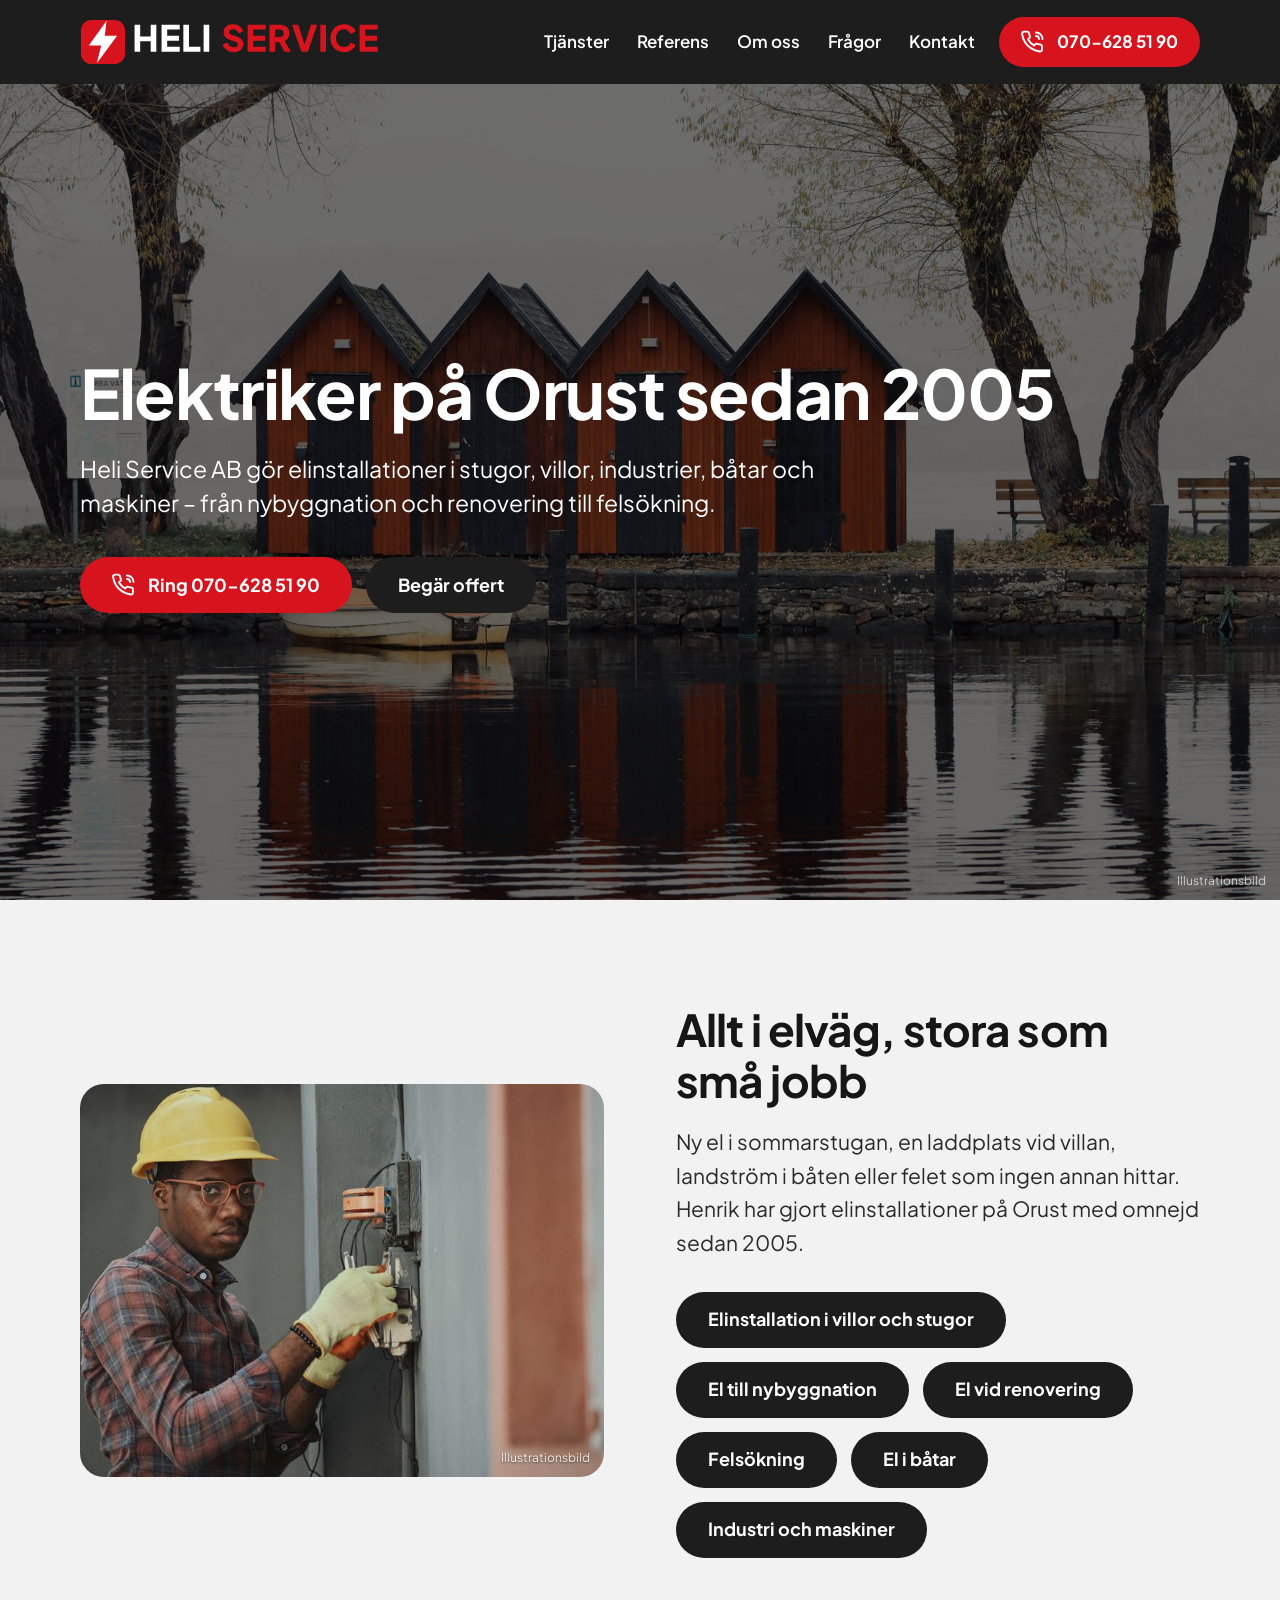
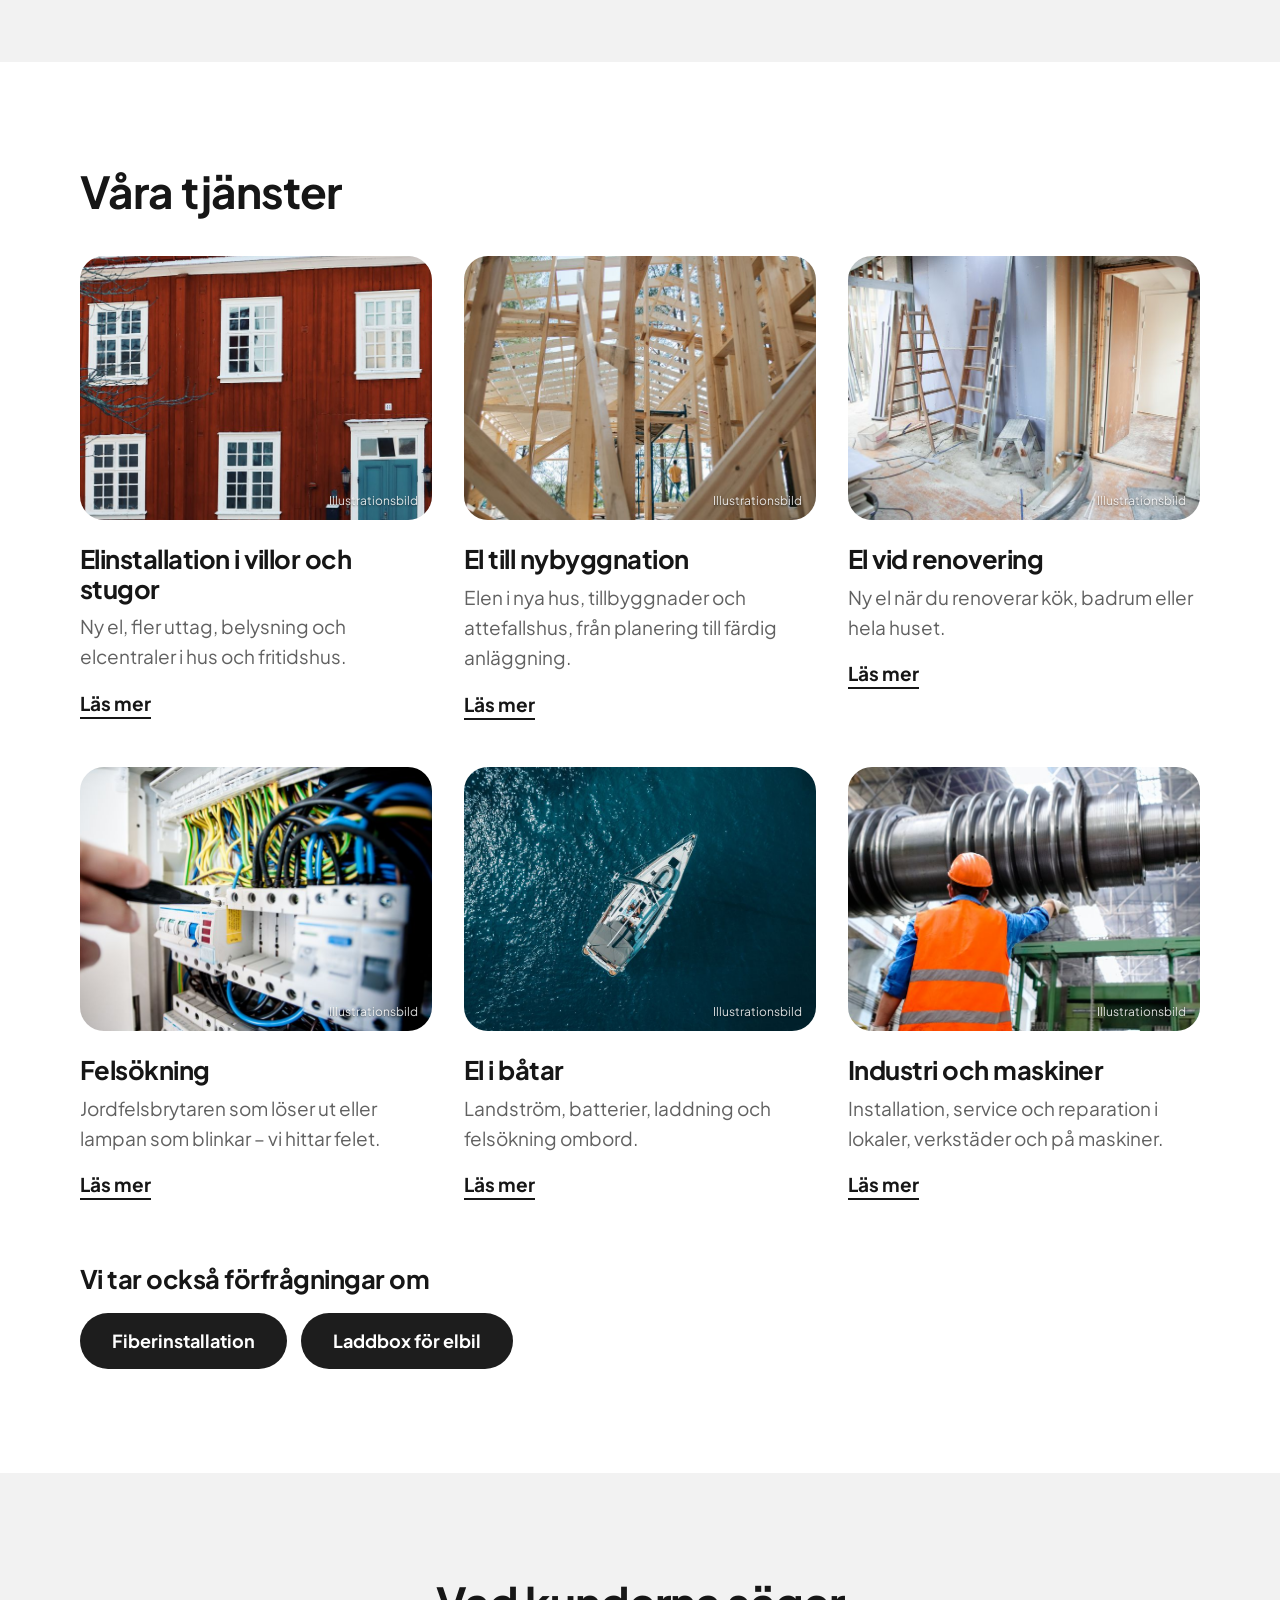
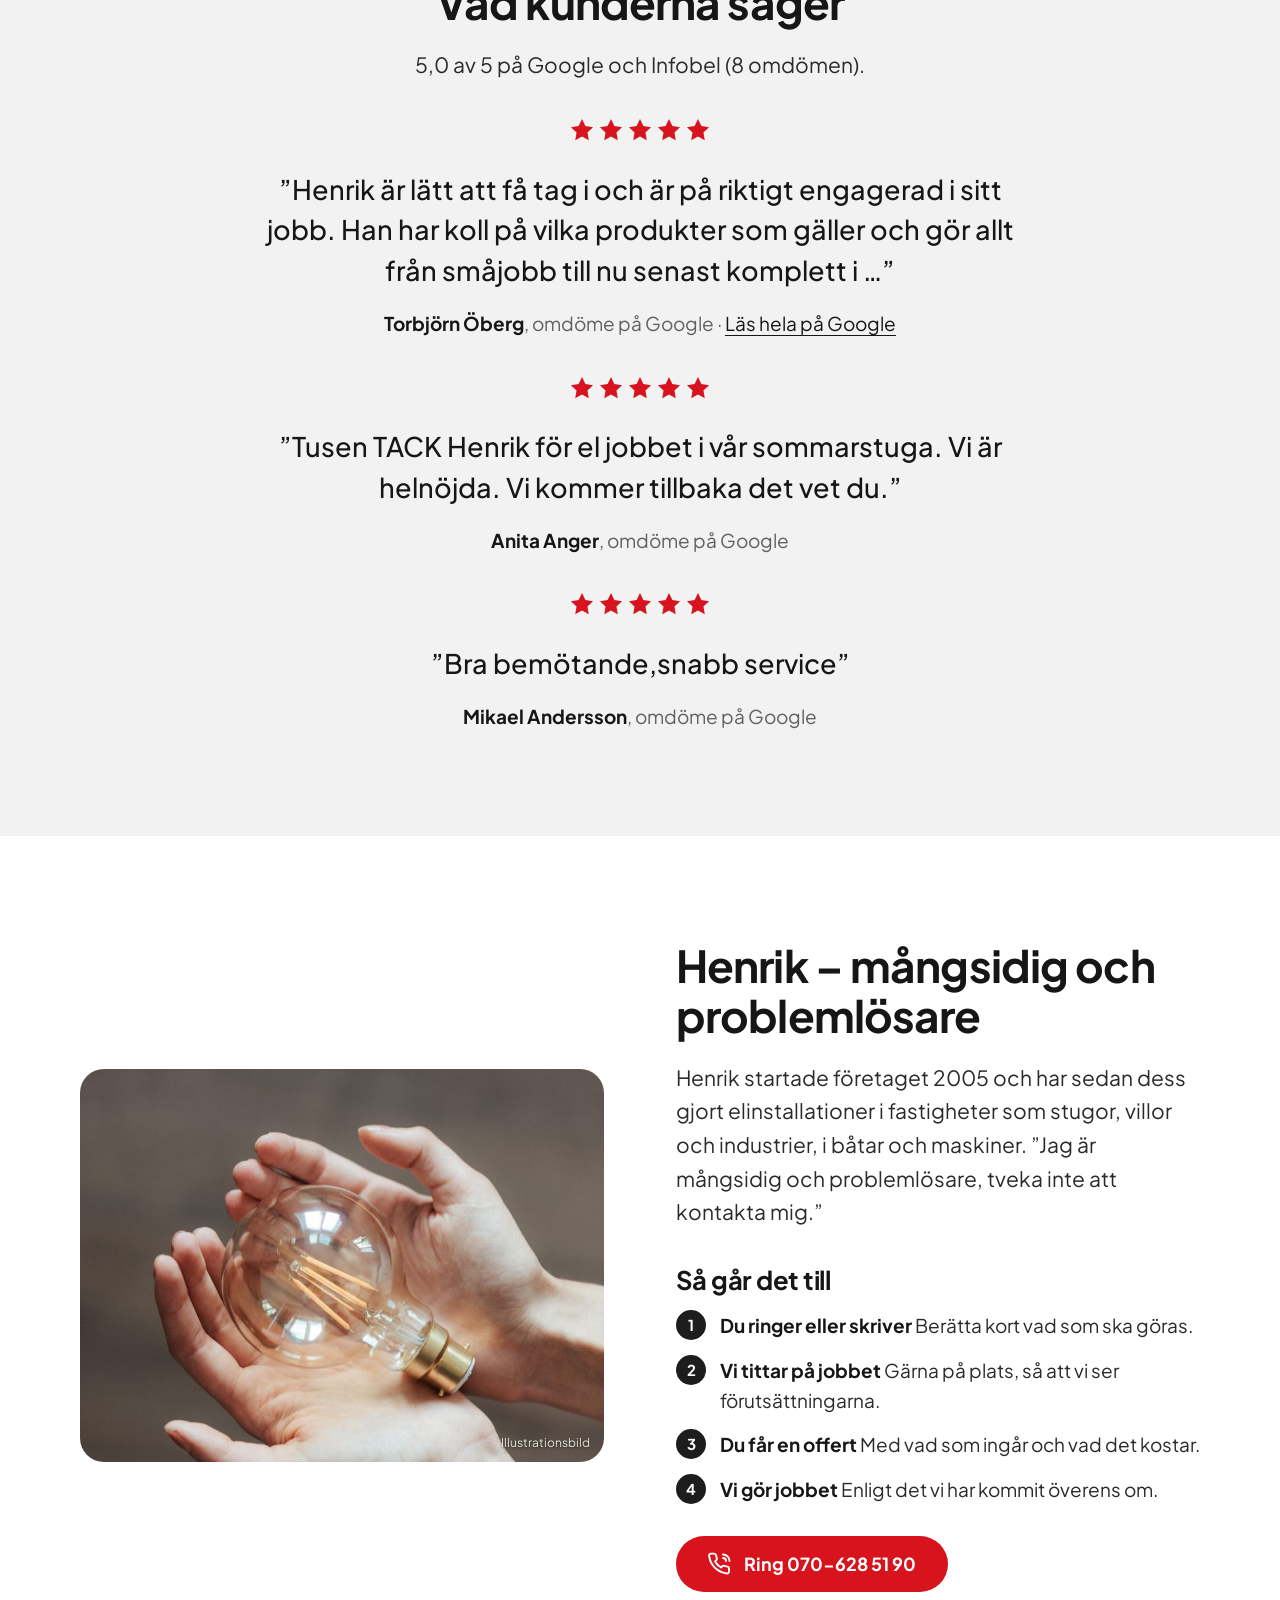
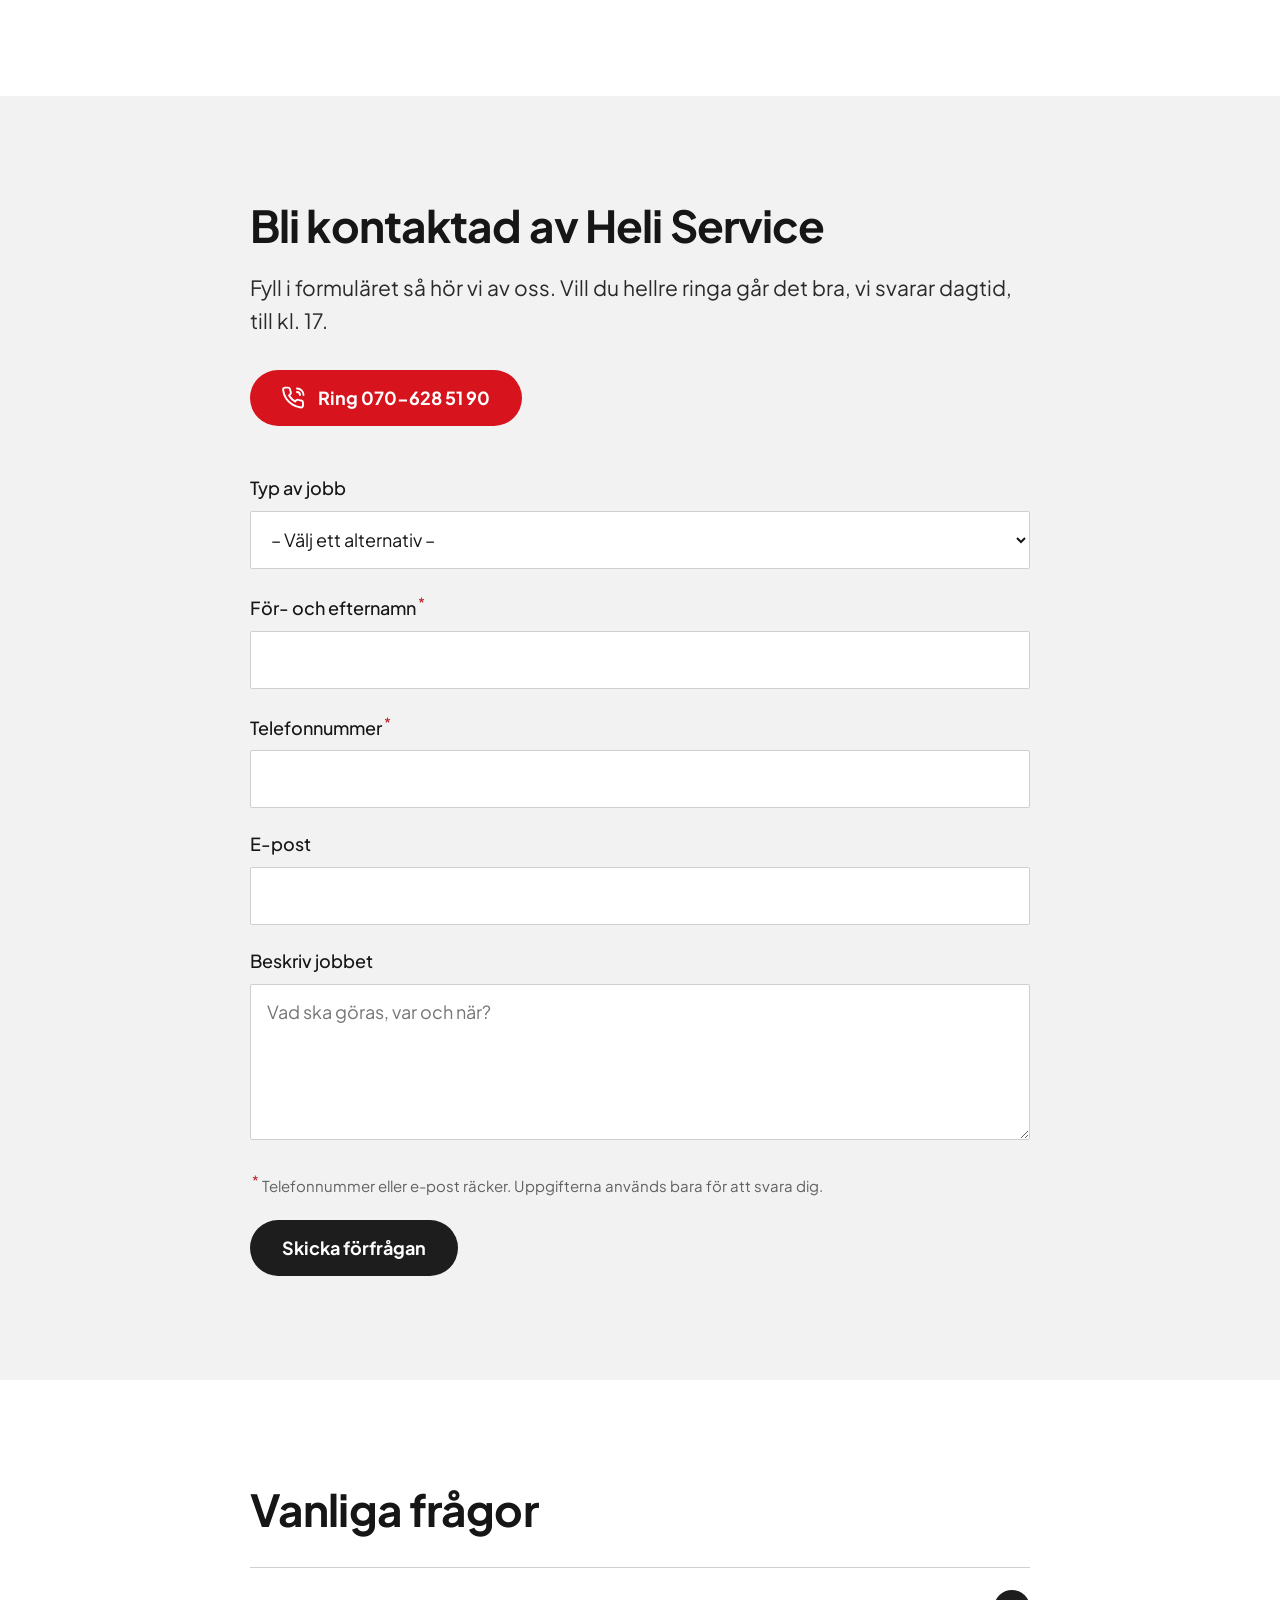
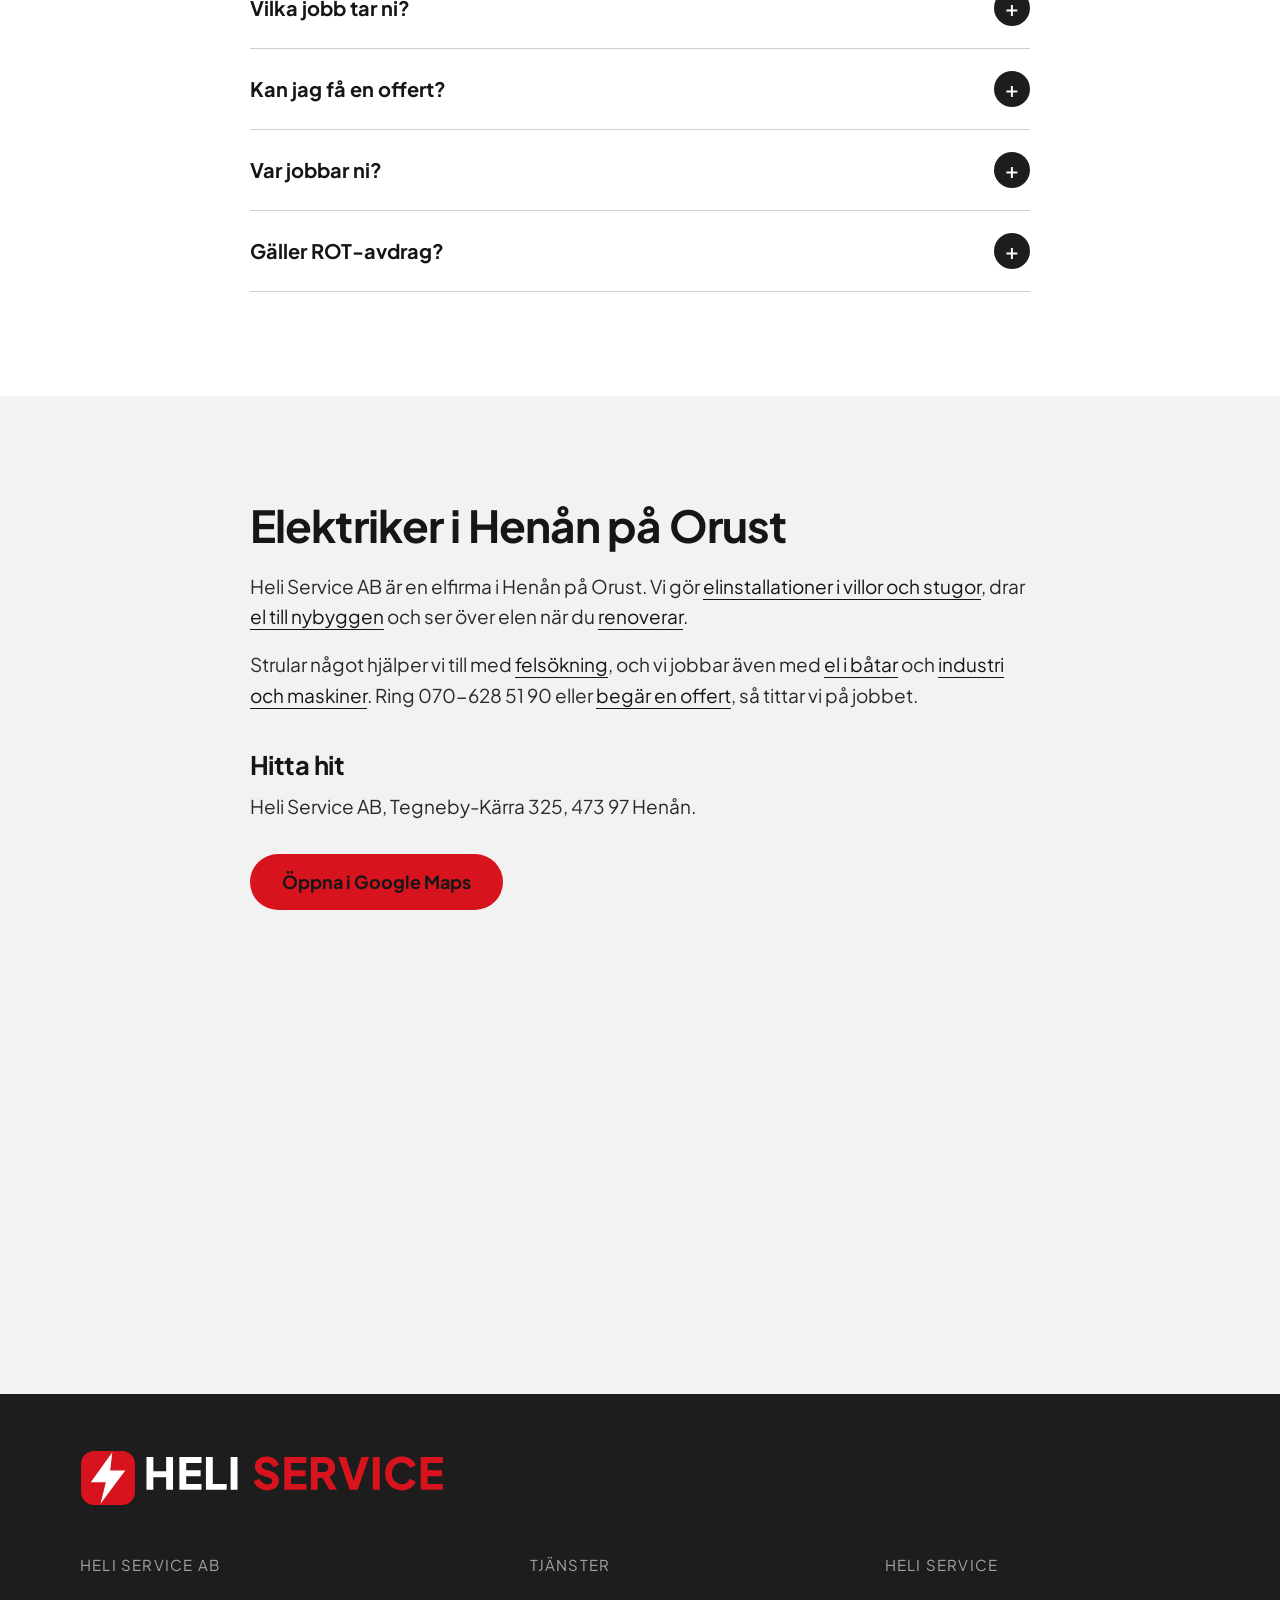
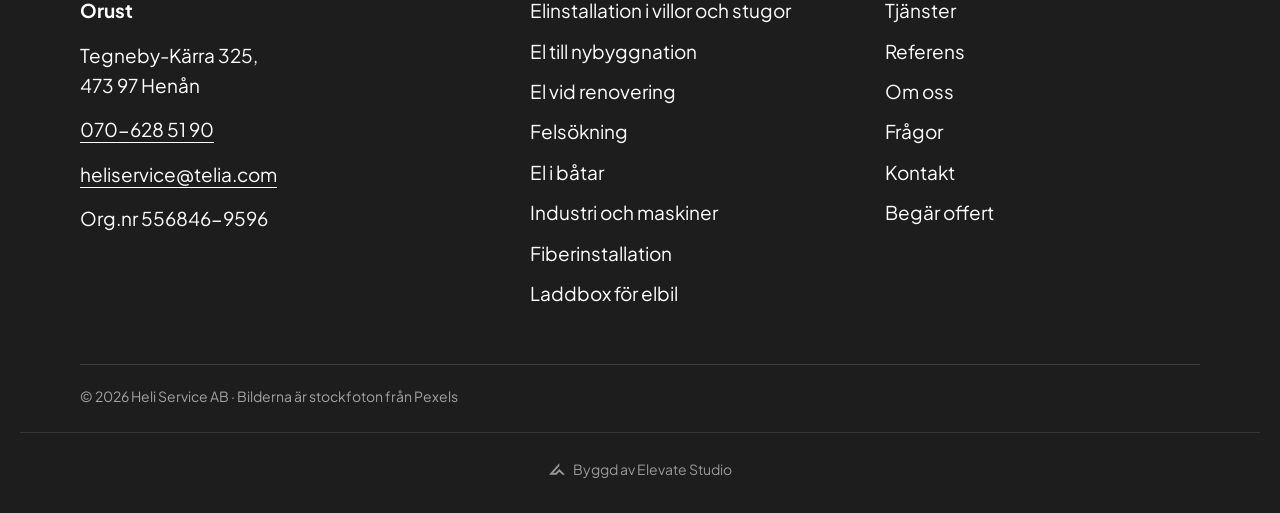
==== commit cdb997fc: "Lägg till Elevate Studio-credit med logga under footern Co-Authored-By: Claude Fable 5.1 <noreply@an" ====
--- a/docs/index.html
+++ b/docs/index.html
@@ -150,9 +150,11 @@
     </div>
     <div class="foot-end">
       <span>© <span data-year>2026</span> Heli Service AB · Bilderna är stockfoton från Pexels</span>
-      <a href="https://elevatestudio.nu" target="_blank" rel="noopener">Byggd av Elevate Studio</a>
     </div>
   </div>
+<!-- elevate-credit -->
+<style>.elevate-credit{max-width:1240px;margin:24px auto 0;padding:20px 16px 0;border-top:1px solid rgba(128,128,128,.25);display:flex;justify-content:center;box-sizing:border-box}.elevate-credit a{display:inline-flex;align-items:center;gap:8px;padding:8px 0;font:inherit;font-size:13px;line-height:1;color:inherit;opacity:.55;text-decoration:none;transition:opacity .2s}.elevate-credit a:hover,.elevate-credit a:focus-visible{opacity:1}.elevate-credit svg{width:16px;height:16px;flex:none;display:block}@media(min-width:1024px){.elevate-credit a{font-size:14px}}</style>
+<div class="elevate-credit"><a href="https://elevatestudio.nu" target="_blank" rel="noopener"><svg viewBox="0 0 1884.3 1353.9" aria-hidden="true"><path d="M0.0 1353.9 L1218.7 0.0 L1218.7 329.1 L479.7 1136.4 L786.7 1132.4 L1215.5 687.4 L1884.3 1349.9 L1590.1 1349.9 L1218.6 994.7 L865.4 1349.9Z" fill="currentColor"/></svg>Byggd av Elevate Studio</a></div>
 </footer>
 <script src="assets/site.js" defer></script>
 </body>
--- a/docs/assets/site.css
+++ b/docs/assets/site.css
@@ -86,7 +86,7 @@
 }
 
 /* Hero: the photo across the page, darkened enough to read white text on it */
-.hero { position: relative; isolation: isolate; display: flex; align-items: center; min-height: min(86svh, 760px); color: #fff; background: var(--dark-2); }
+.hero { position: relative; isolation: isolate; display: flex; align-items: center; min-height: calc(100vh - var(--head-h)); min-height: calc(100svh - var(--head-h)); color: #fff; background: var(--dark-2); }
 .hero-ph { position: absolute; inset: 0; z-index: -1; overflow: hidden; }
 .hero-ph img { width: 100%; height: 100%; object-fit: cover; }
 .hero-ph::after { content: ""; position: absolute; inset: 0; background: rgb(0 0 0 / .55); }
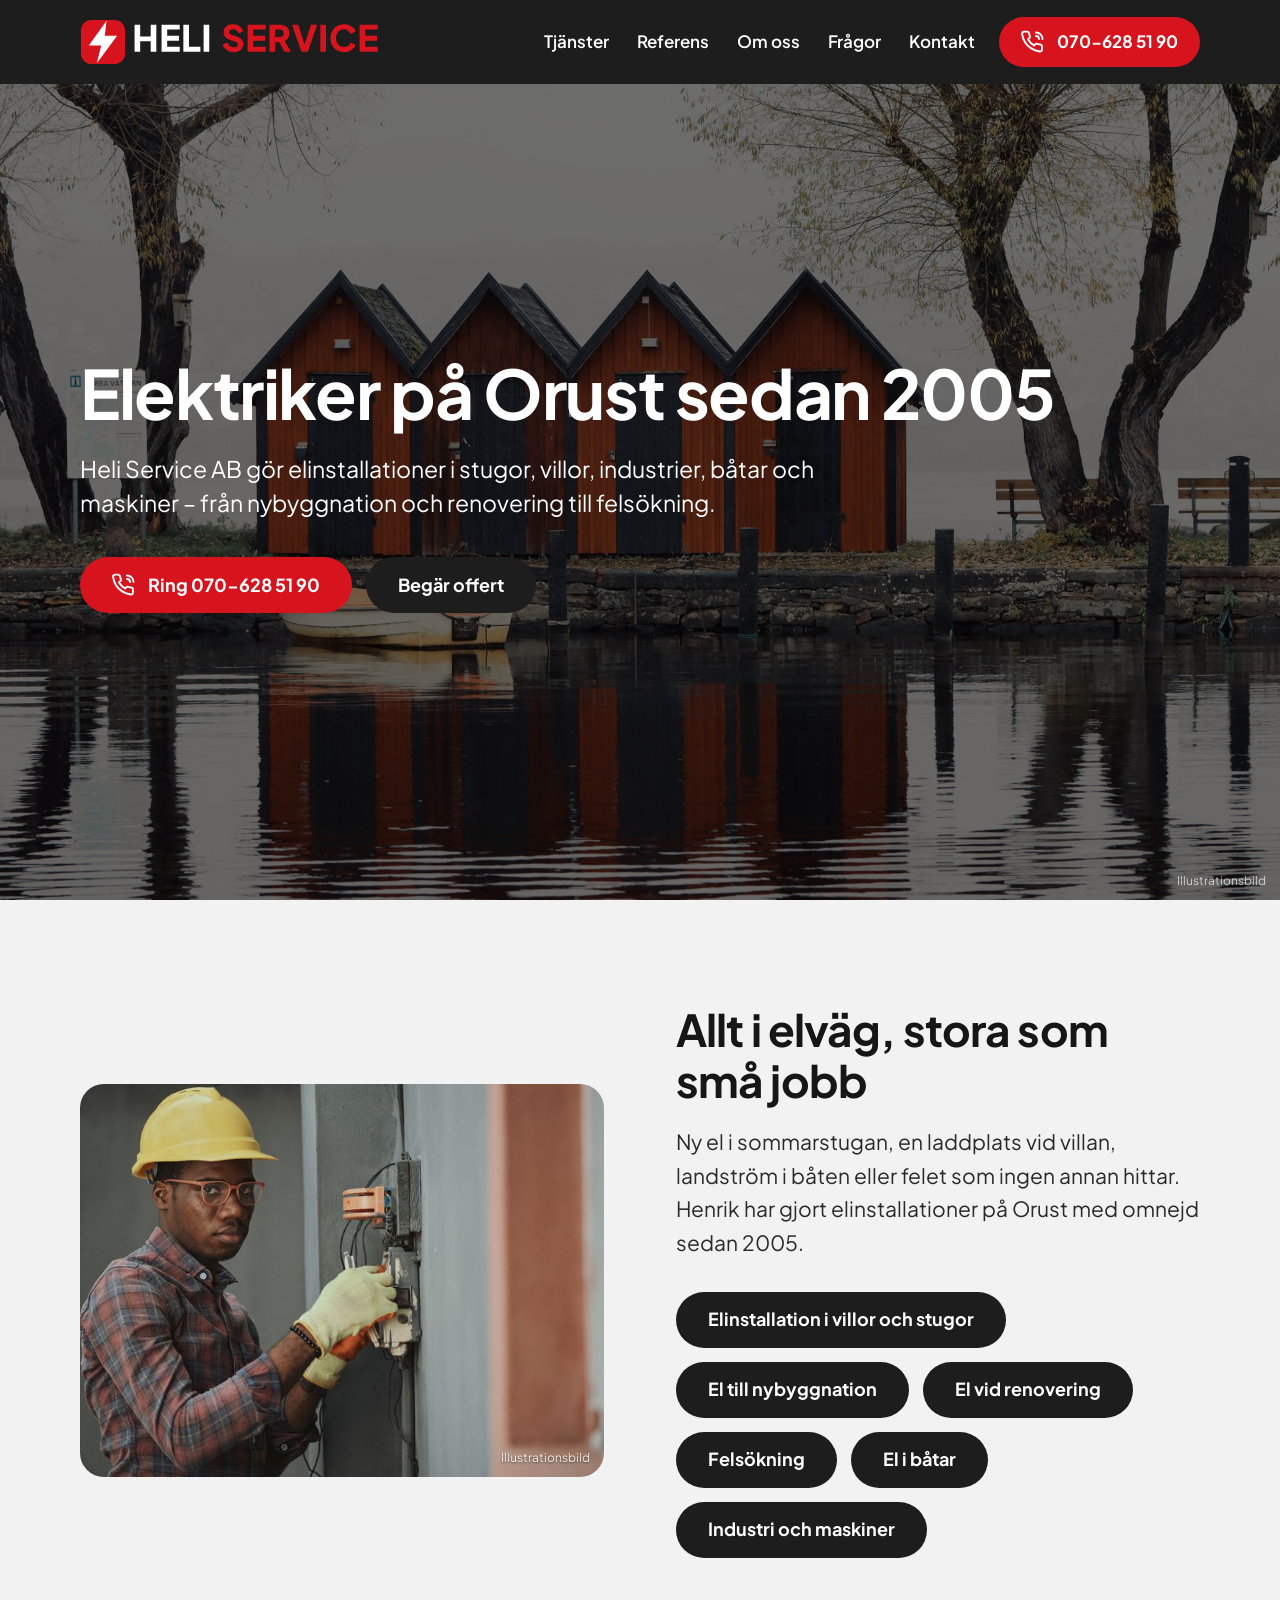
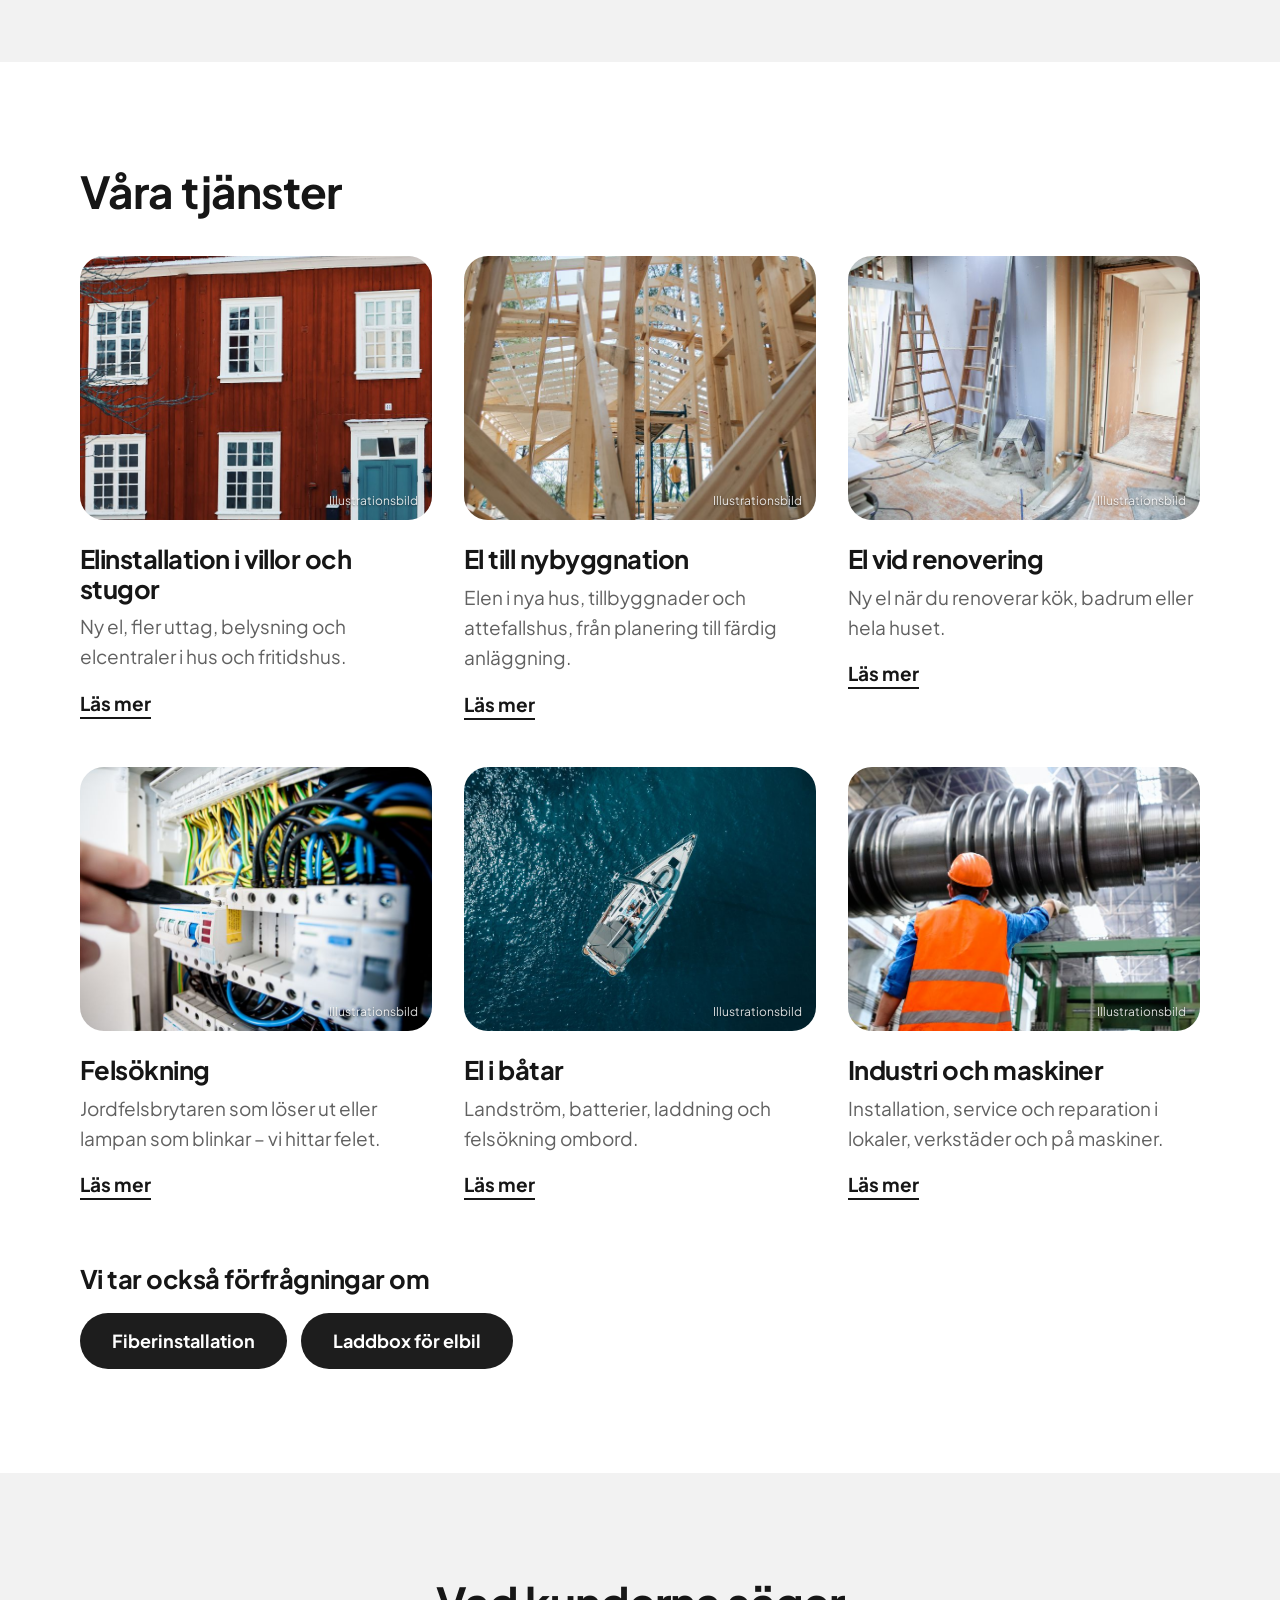
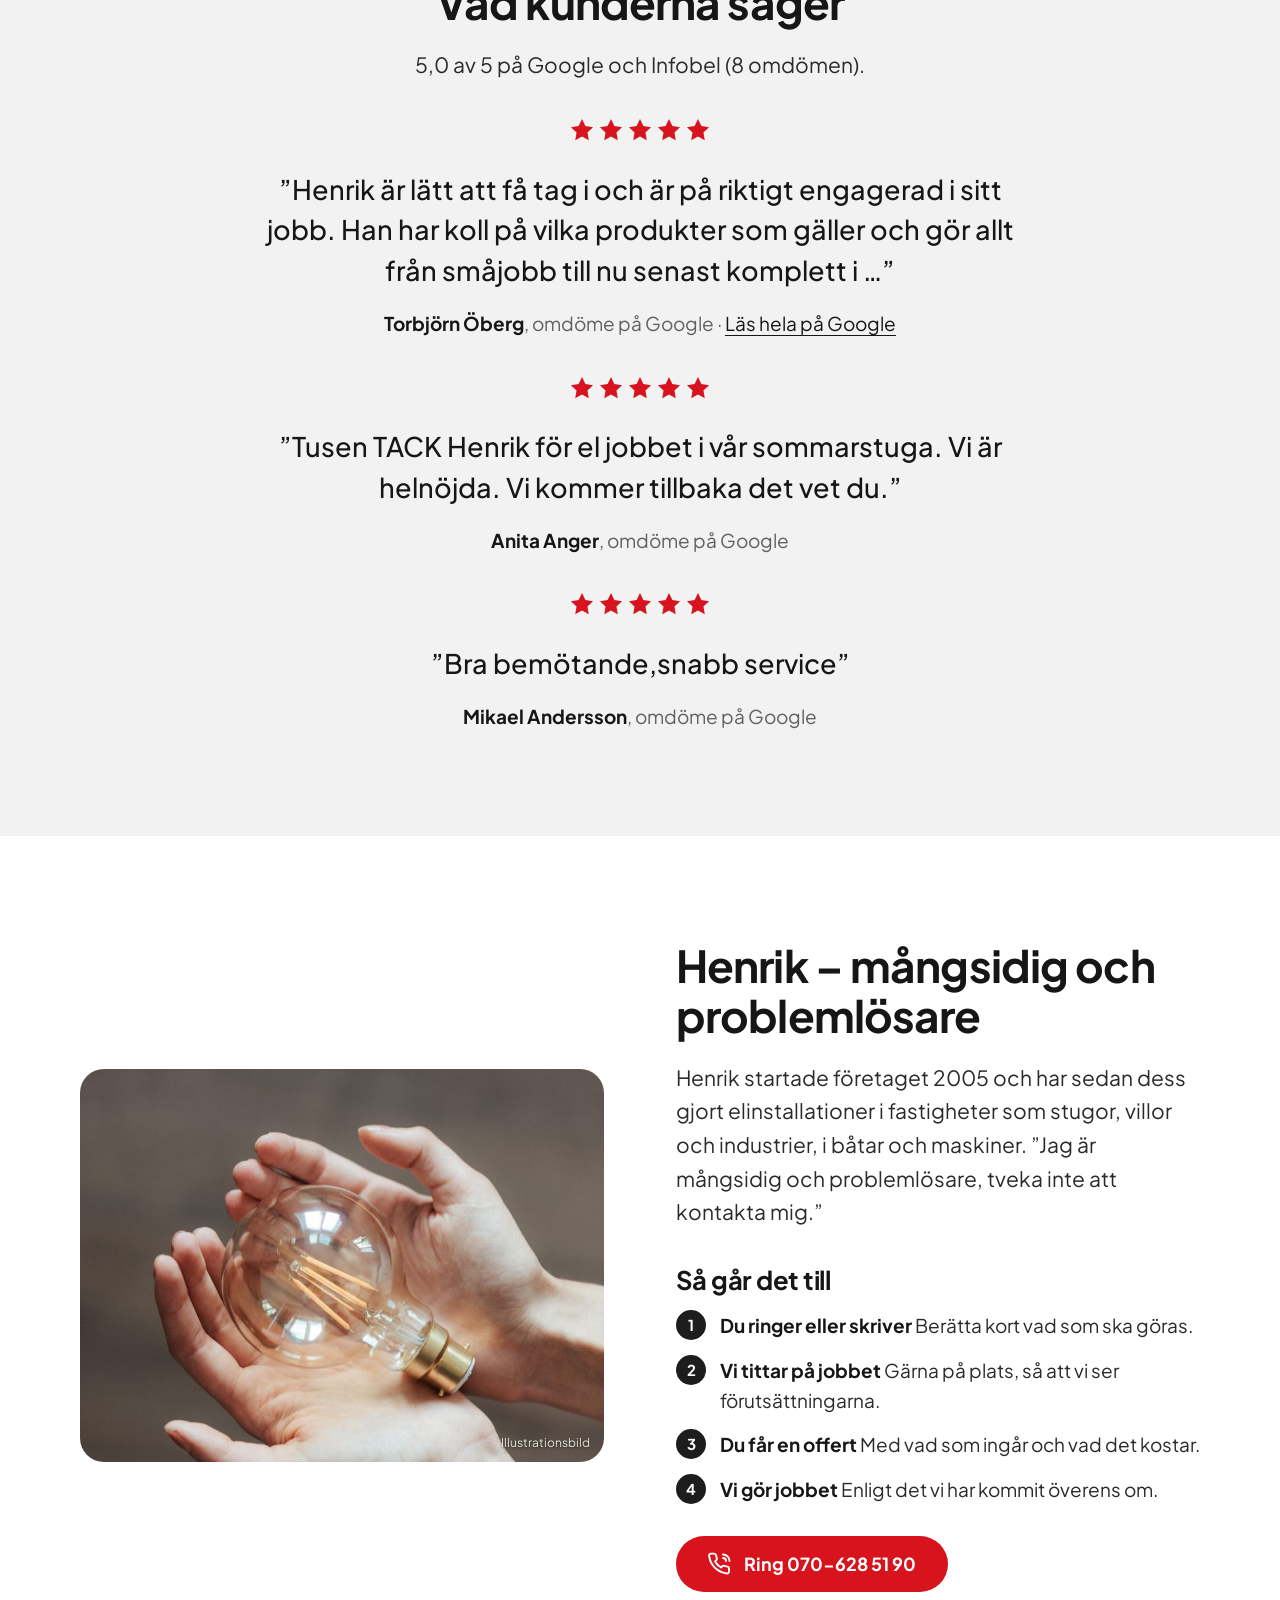
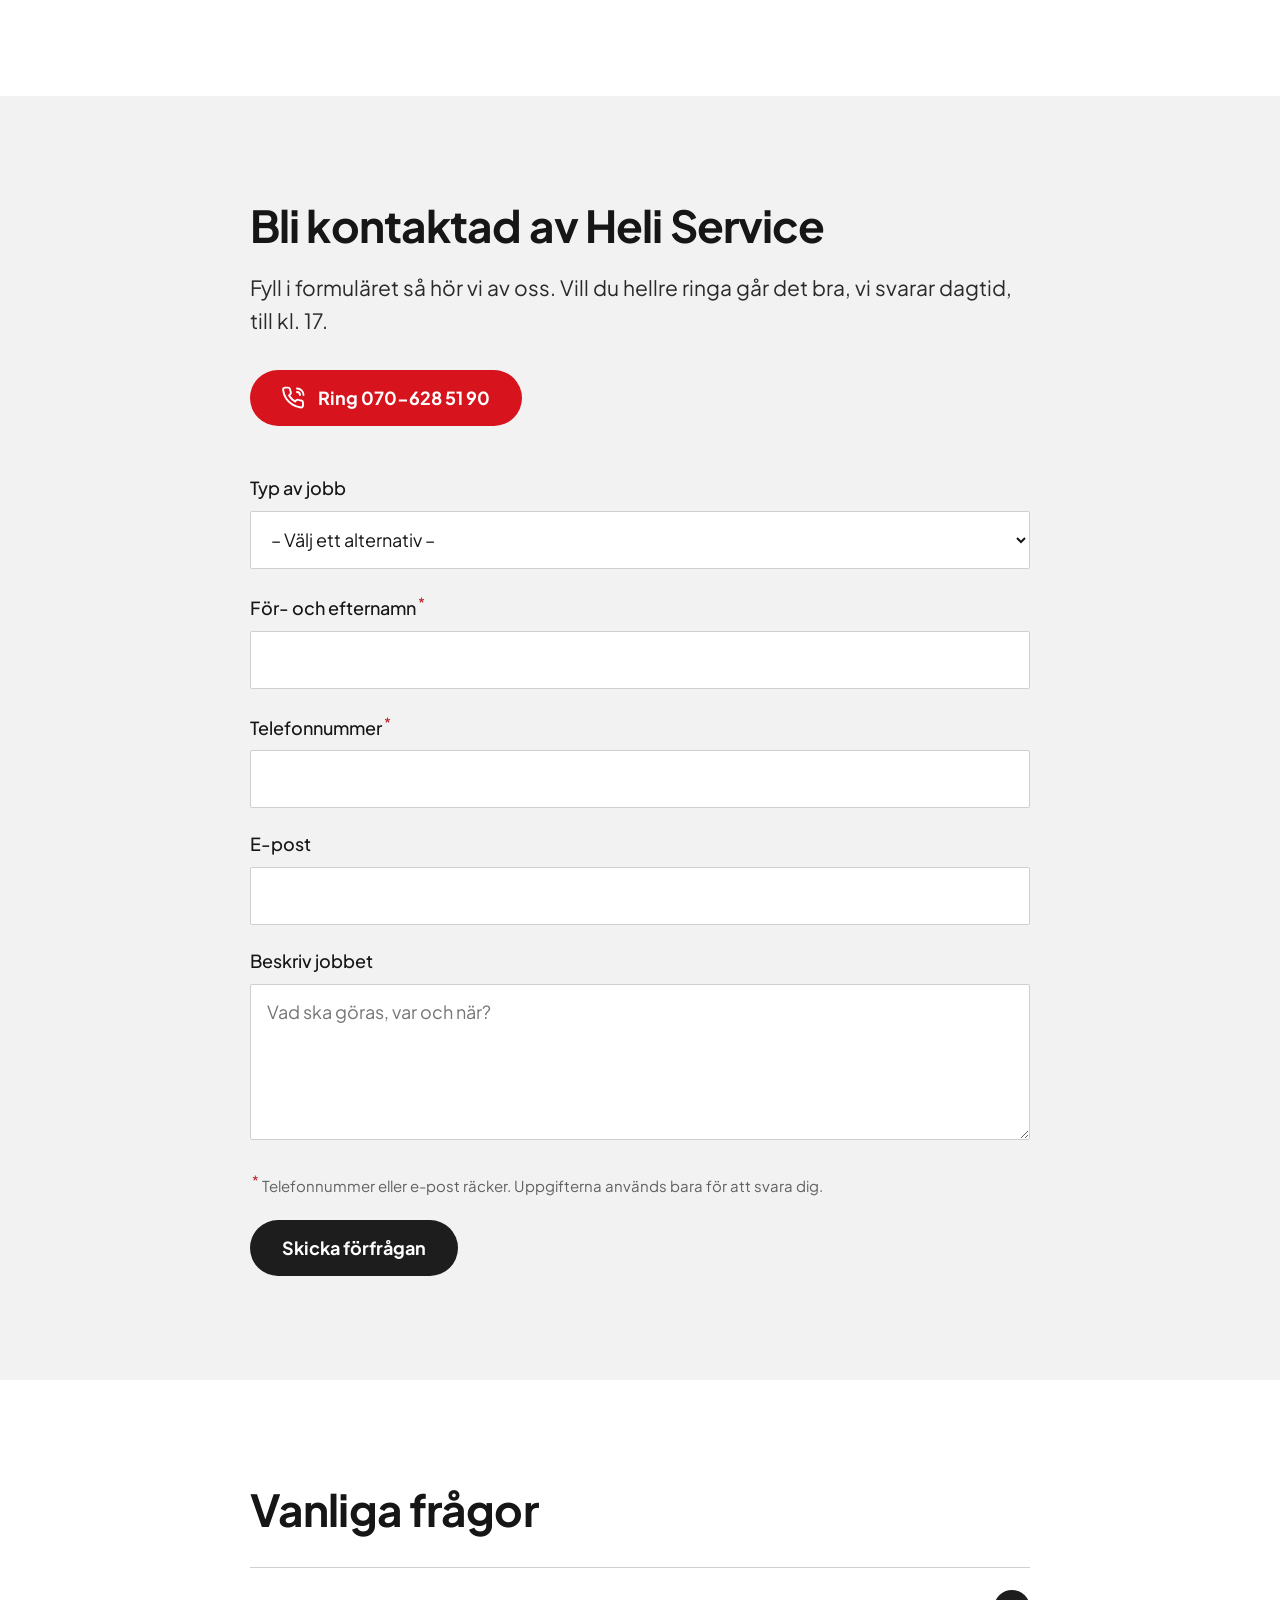
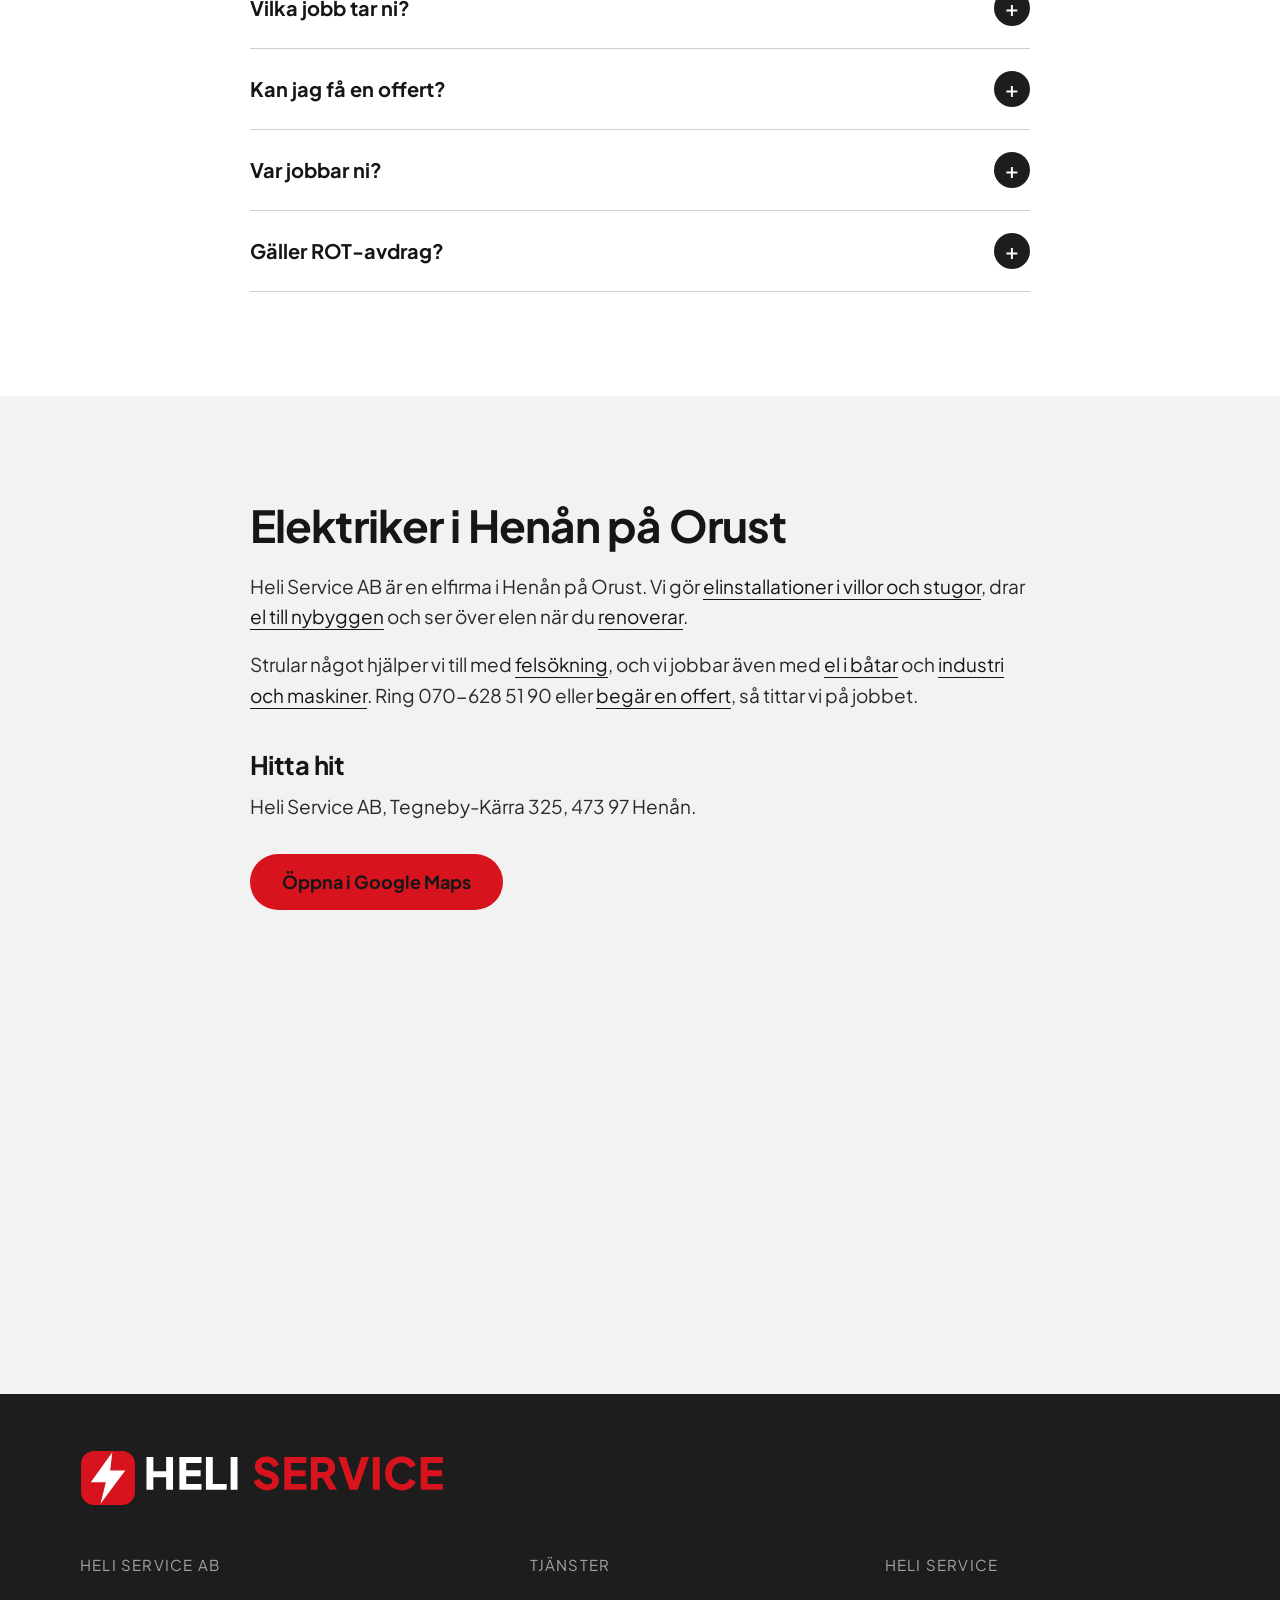
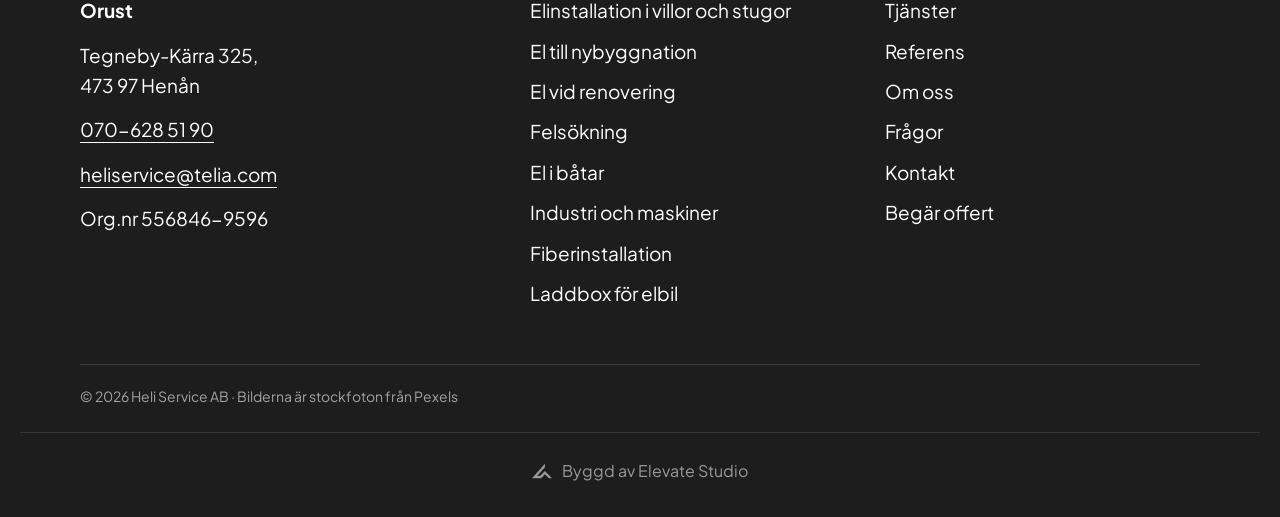
==== commit bf895851: "Gör Elevate Studio-crediten något större (20 px märke, 15–16 px text) Co-Authored-By: Claude Fable 5" ====
--- a/docs/index.html
+++ b/docs/index.html
@@ -153,7 +153,7 @@
     </div>
   </div>
 <!-- elevate-credit -->
-<style>.elevate-credit{max-width:1240px;margin:24px auto 0;padding:20px 16px 0;border-top:1px solid rgba(128,128,128,.25);display:flex;justify-content:center;box-sizing:border-box}.elevate-credit a{display:inline-flex;align-items:center;gap:8px;padding:8px 0;font:inherit;font-size:13px;line-height:1;color:inherit;opacity:.55;text-decoration:none;transition:opacity .2s}.elevate-credit a:hover,.elevate-credit a:focus-visible{opacity:1}.elevate-credit svg{width:16px;height:16px;flex:none;display:block}@media(min-width:1024px){.elevate-credit a{font-size:14px}}</style>
+<style>.elevate-credit{max-width:1240px;margin:24px auto 0;padding:20px 16px 0;border-top:1px solid rgba(128,128,128,.25);display:flex;justify-content:center;box-sizing:border-box}.elevate-credit a{display:inline-flex;align-items:center;gap:10px;padding:8px 0;font:inherit;font-size:15px;line-height:1;color:inherit;opacity:.55;text-decoration:none;transition:opacity .2s}.elevate-credit a:hover,.elevate-credit a:focus-visible{opacity:1}.elevate-credit svg{width:20px;height:20px;flex:none;display:block}@media(min-width:1024px){.elevate-credit a{font-size:16px}}</style>
 <div class="elevate-credit"><a href="https://elevatestudio.nu" target="_blank" rel="noopener"><svg viewBox="0 0 1884.3 1353.9" aria-hidden="true"><path d="M0.0 1353.9 L1218.7 0.0 L1218.7 329.1 L479.7 1136.4 L786.7 1132.4 L1215.5 687.4 L1884.3 1349.9 L1590.1 1349.9 L1218.6 994.7 L865.4 1349.9Z" fill="currentColor"/></svg>Byggd av Elevate Studio</a></div>
 </footer>
 <script src="assets/site.js" defer></script>
